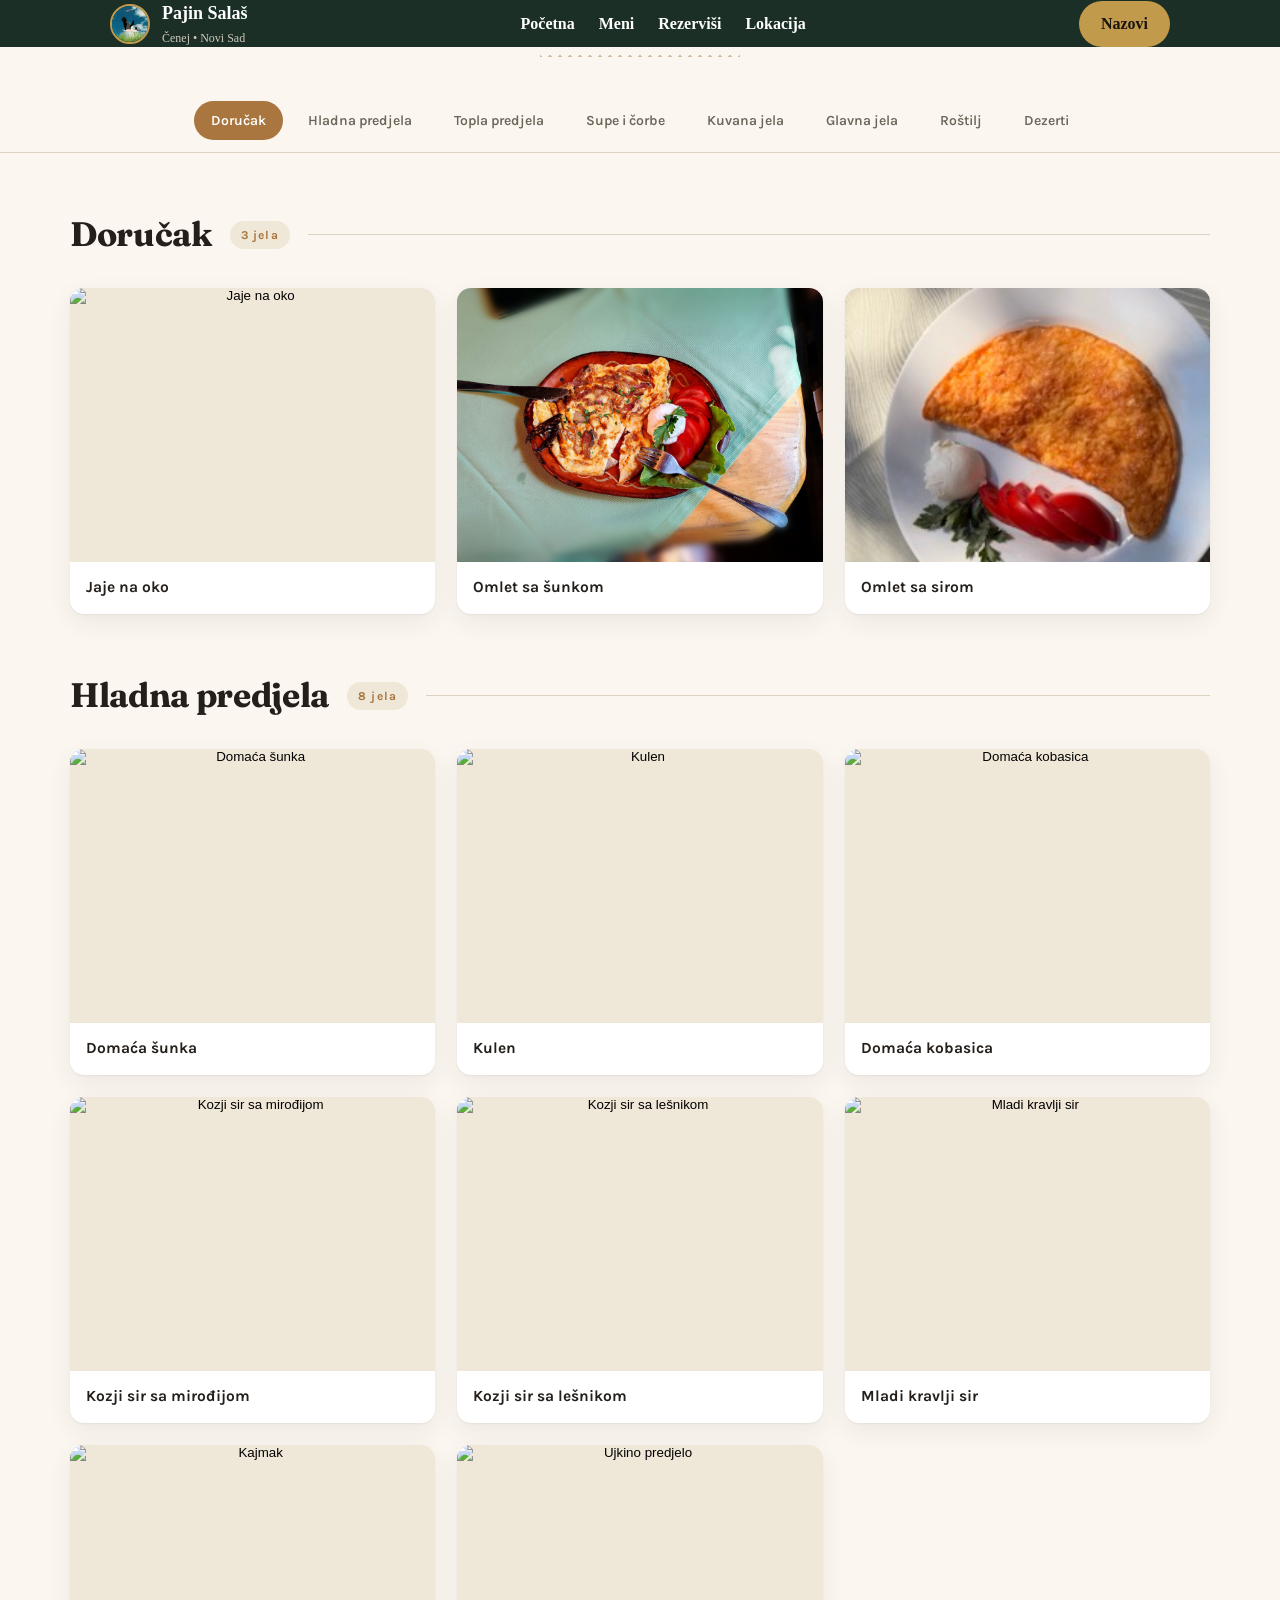
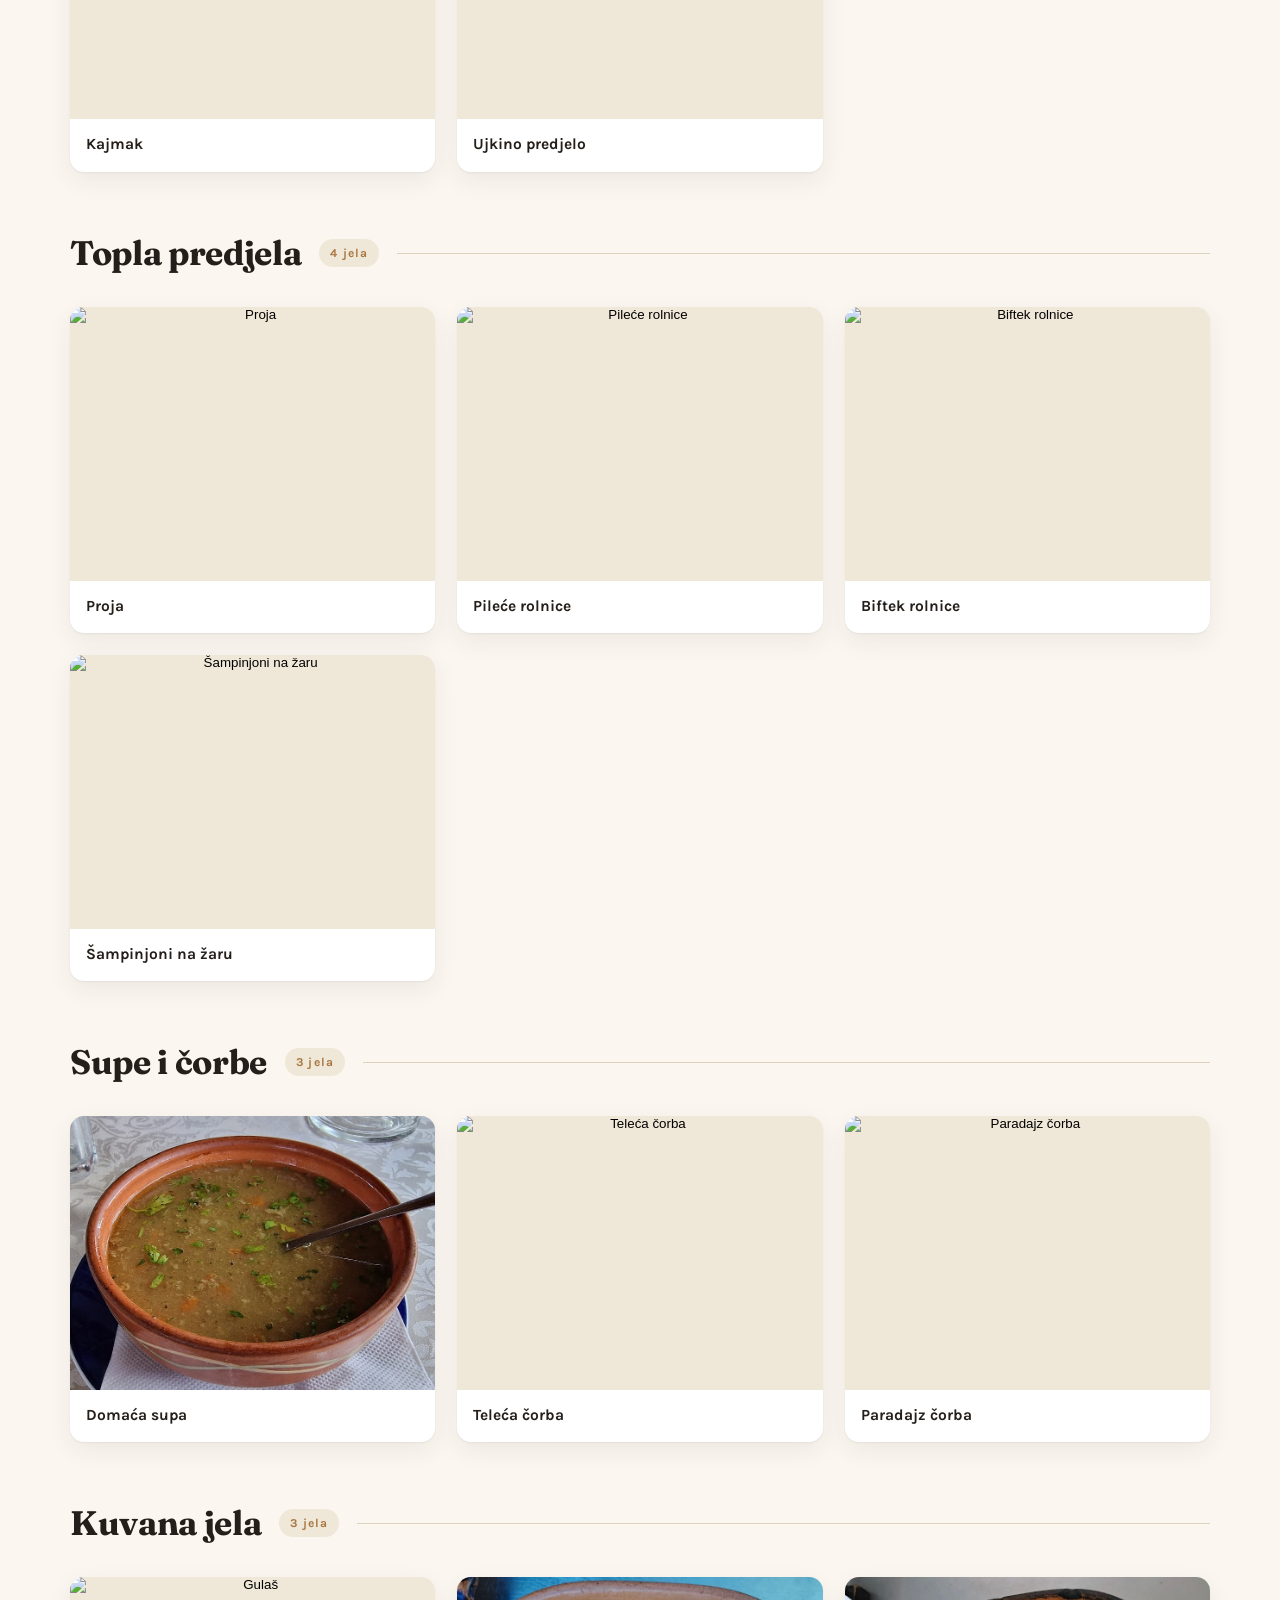
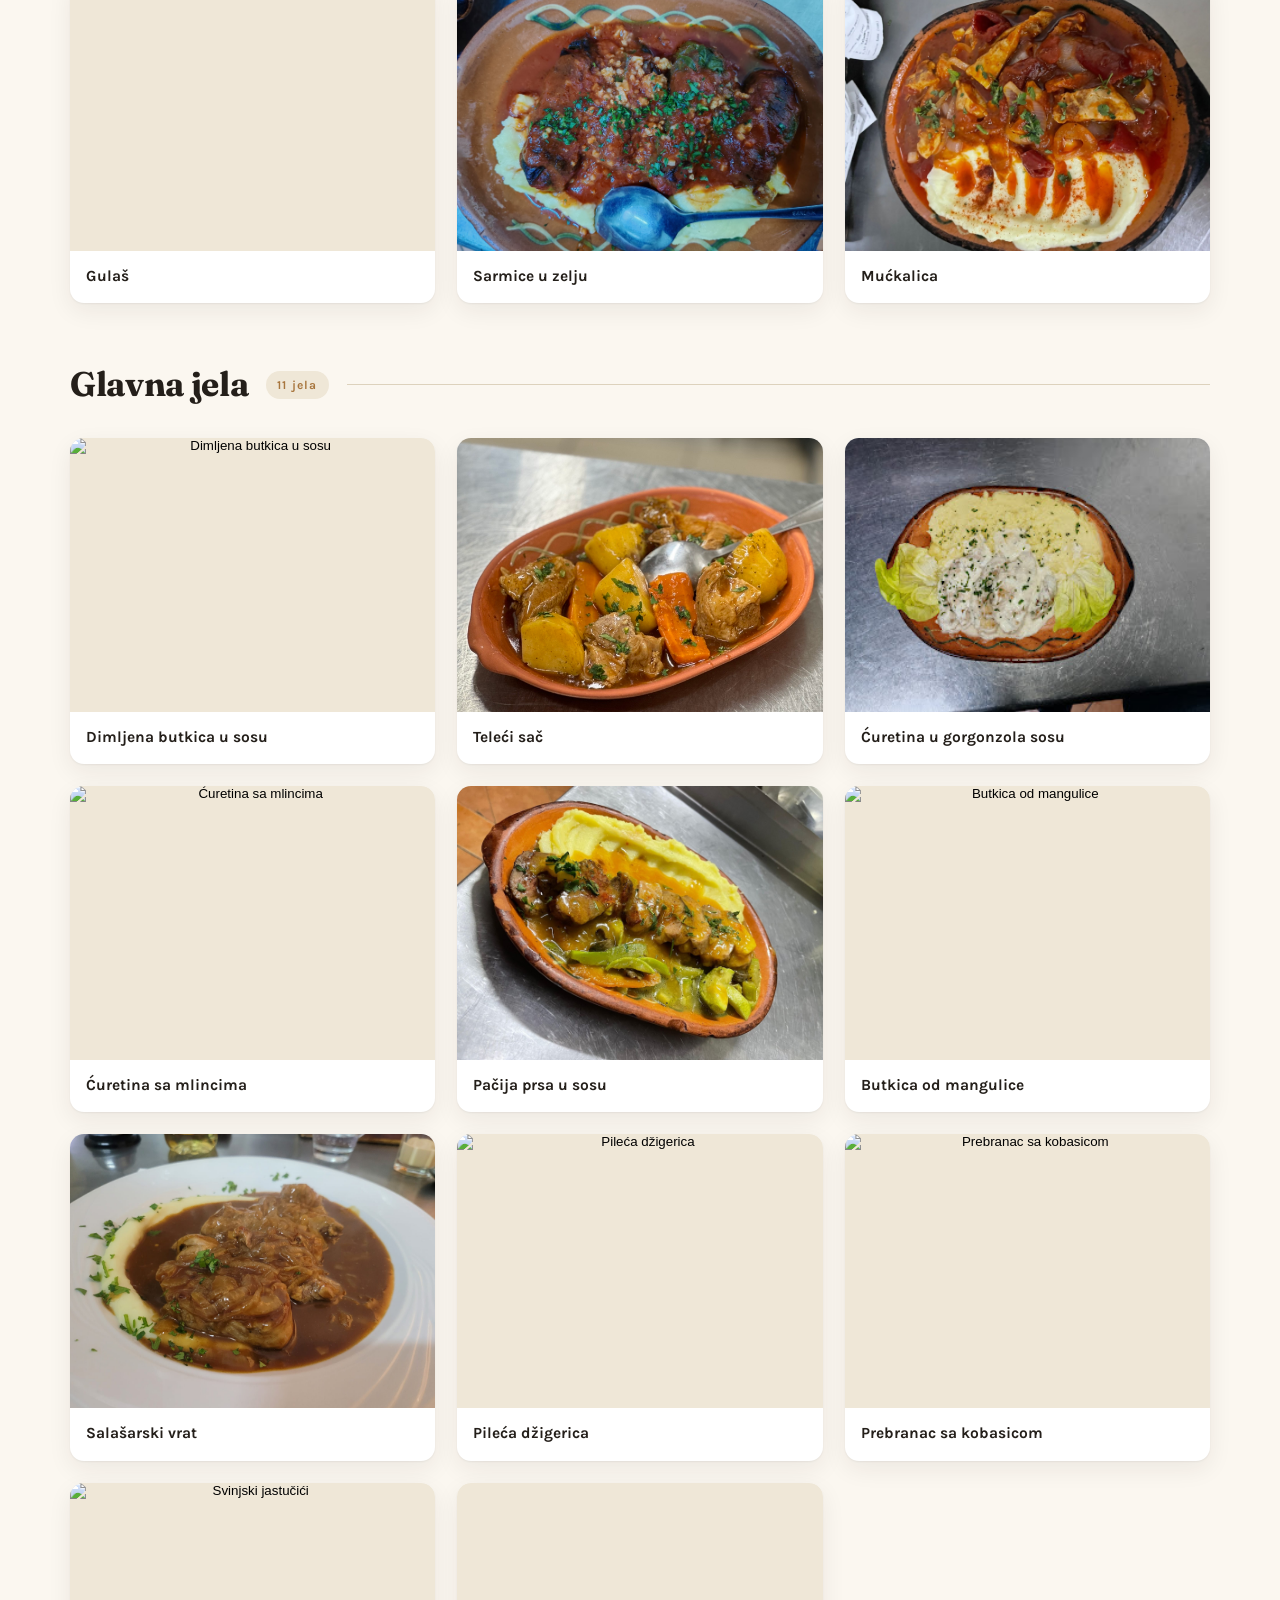
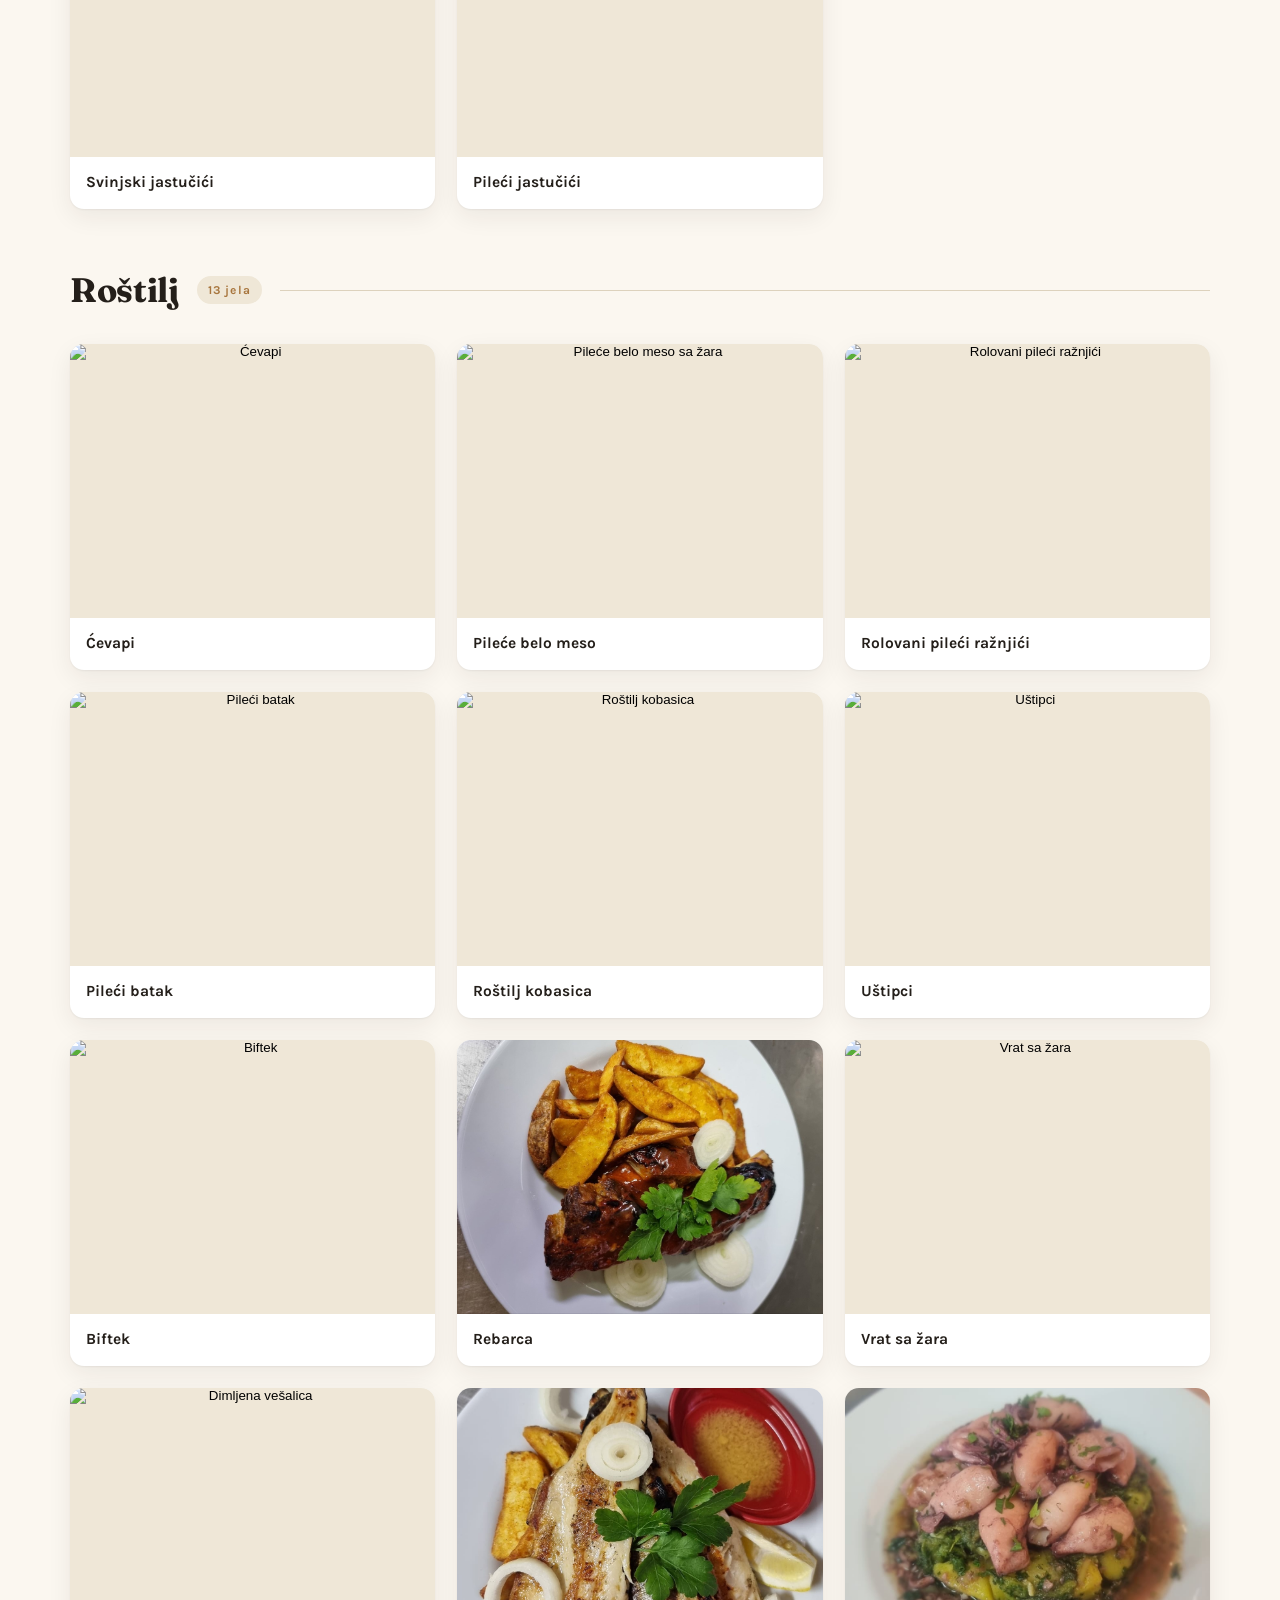
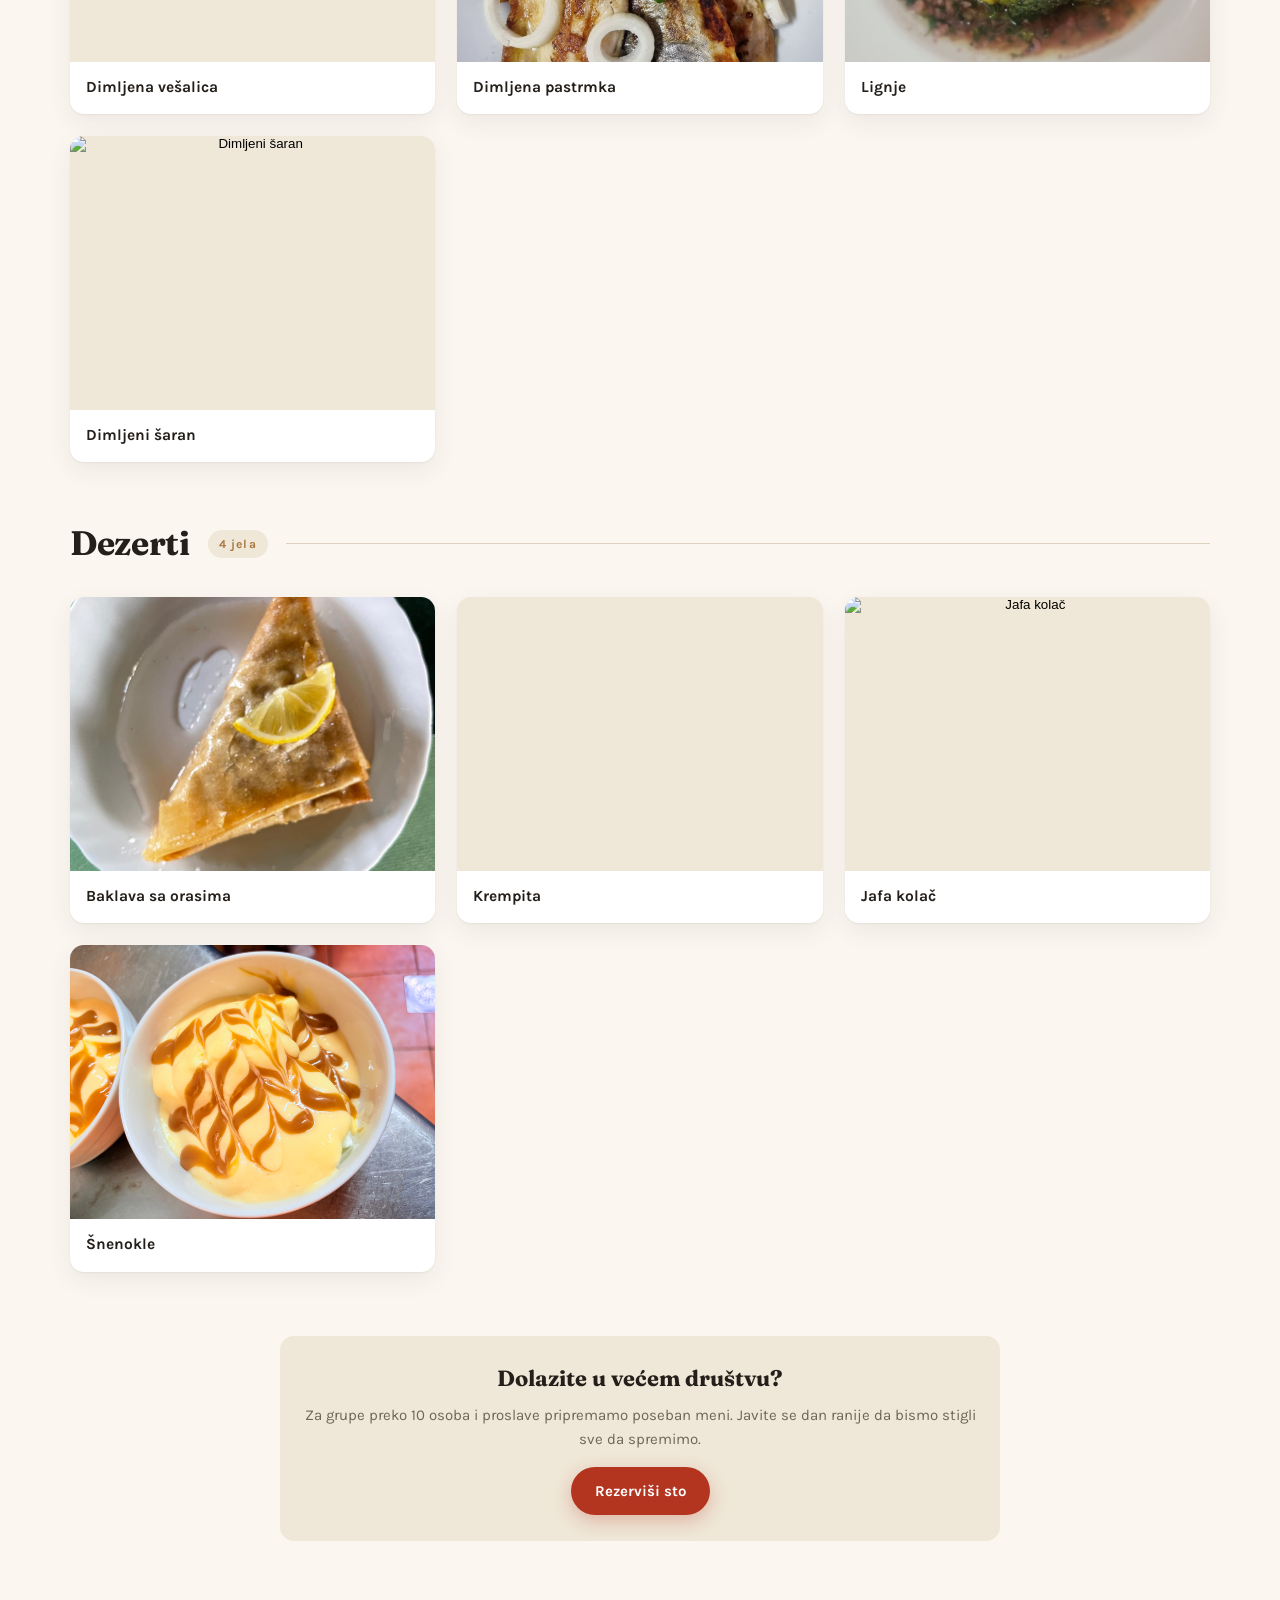
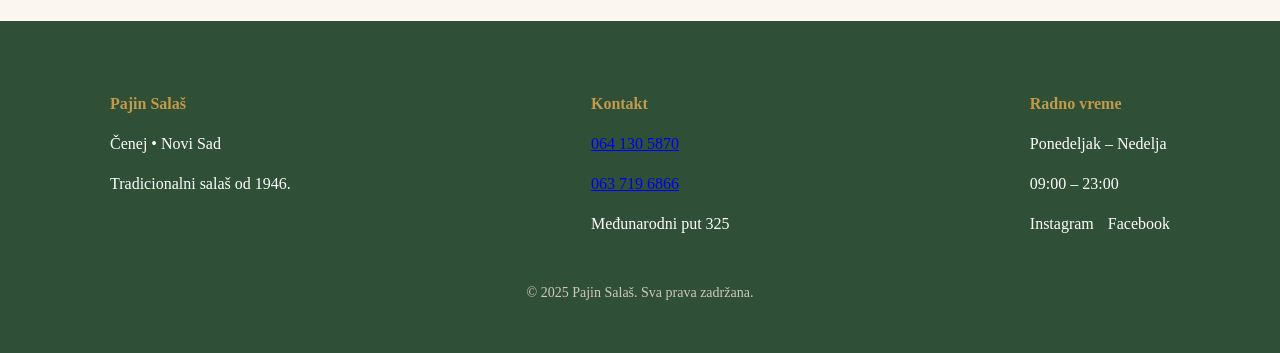
==== meni.html @ 9eca5128 "Add files via upload" ====
<!doctype html>
<html lang="sr">

<head>
  <meta charset="utf-8">
  <meta name="viewport" content="width=device-width, initial-scale=1">
  <title>Meni | Pajin Salaš — Čenej, Novi Sad</title>
  <meta name="description" content="Kompletan meni Pajinog Salaša na Čeneju kod Novog Sada: domaća predjela, čorbe, sač, roštilj i dezerti. Rezervacije na 064 130 5870.">

  <link rel="stylesheet" href="stylesheader.css">
  <link rel="stylesheet" href="styles.css">
  <link rel="icon" href="logo.png">

  <link rel="preconnect" href="https://fonts.googleapis.com">
  <link rel="preconnect" href="https://fonts.gstatic.com" crossorigin>
  <link href="https://fonts.googleapis.com/css2?family=Fraunces:opsz,wght@9..144,500;9..144,700&family=Karla:wght@400;600;700&display=swap" rel="stylesheet">

  <style>
    /* ============================================================
       PAJIN SALAŠ — MENI
       Paleta izvedena iz salaša: hartija, mastilo, žito, paprika.
       ============================================================ */
    .menu-page {
      --paper: #fbf7f0;
      --field: #efe7d7;
      --ink: #241f1a;
      --muted: #6e655a;
      --brand: #a8763e;
      --paprika: #b3341f;
      --line: #ddd2bd;
      --card: #ffffff;
      --shadow: 0 1px 2px rgba(36, 31, 26, .06), 0 8px 24px rgba(36, 31, 26, .07);
      --shadow-lift: 0 2px 4px rgba(36, 31, 26, .08), 0 18px 40px rgba(36, 31, 26, .14);
      --nav-h: 60px;

      background: var(--paper);
      color: var(--ink);
      font-family: 'Karla', system-ui, -apple-system, sans-serif;
      padding-bottom: 80px;
    }

    .menu-page *,
    .menu-page *::before,
    .menu-page *::after { box-sizing: border-box; }

    /* --- Uvod --------------------------------------------------- */
    .menu-hero {
      text-align: center;
      padding: 56px 20px 36px;
      max-width: 720px;
      margin: 0 auto;
    }

    .menu-hero__eyebrow {
      font-size: 12px;
      letter-spacing: .22em;
      text-transform: uppercase;
      color: var(--brand);
      font-weight: 700;
      margin: 0 0 14px;
    }

    .menu-hero__title {
      font-family: 'Fraunces', Georgia, serif;
      font-weight: 700;
      font-size: clamp(38px, 7vw, 62px);
      line-height: 1.02;
      letter-spacing: -.02em;
      margin: 0 0 16px;
    }

    .menu-hero__lead {
      font-size: 17px;
      line-height: 1.6;
      color: var(--muted);
      margin: 0 auto 26px;
      max-width: 52ch;
    }

    .menu-hero__actions {
      display: flex;
      gap: 12px;
      justify-content: center;
      flex-wrap: wrap;
    }

    .mbtn {
      display: inline-flex;
      align-items: center;
      gap: 8px;
      padding: 13px 24px;
      border-radius: 999px;
      font-weight: 700;
      font-size: 15px;
      text-decoration: none;
      transition: transform .18s ease, box-shadow .18s ease, background .18s ease;
    }

    .mbtn--solid {
      background: var(--paprika);
      color: #fff;
      box-shadow: 0 6px 18px rgba(179, 52, 31, .28);
    }

    .mbtn--solid:hover { transform: translateY(-2px); box-shadow: 0 10px 26px rgba(179, 52, 31, .34); }

    .mbtn--ghost {
      background: transparent;
      color: var(--ink);
      border: 1.5px solid var(--line);
    }

    .mbtn--ghost:hover { background: var(--field); transform: translateY(-2px); }

    /* --- Vez (signature) ---------------------------------------- */
    /* Vojvođanski krstić — tanka traka koja deli sekcije. */
    .stitch {
      height: 10px;
      background-image:
        linear-gradient(45deg, var(--brand) 1.5px, transparent 1.5px),
        linear-gradient(-45deg, var(--brand) 1.5px, transparent 1.5px);
      background-size: 10px 10px;
      opacity: .45;
      max-width: 200px;
      margin: 0 auto;
    }

    /* --- Sticky navigacija kategorija ---------------------------- */
    .menu-nav {
      position: sticky;
      top: 0;
      z-index: 40;
      background: rgba(251, 247, 240, .93);
      backdrop-filter: saturate(160%) blur(10px);
      border-bottom: 1px solid var(--line);
      margin-top: 32px;
    }

    .menu-nav__scroller {
      display: flex;
      gap: 8px;
      overflow-x: auto;
      padding: 12px 20px;
      scrollbar-width: none;
      max-width: 1180px;
      margin: 0 auto;
    }

    .menu-nav__scroller::-webkit-scrollbar { display: none; }
    @media (min-width: 1000px) { .menu-nav__scroller { justify-content: center; } }

    .menu-nav a {
      flex: 0 0 auto;
      padding: 8px 16px;
      border-radius: 999px;
      font-size: 14px;
      font-weight: 600;
      color: var(--muted);
      text-decoration: none;
      white-space: nowrap;
      border: 1px solid transparent;
      transition: all .16s ease;
    }

    .menu-nav a:hover { color: var(--ink); background: var(--field); }
    .menu-nav a.is-active { color: #fff; background: var(--brand); }

    /* --- Sekcije ------------------------------------------------- */
    .menu-wrap {
      max-width: 1180px;
      margin: 0 auto;
      padding: 0 20px;
    }

    .course { scroll-margin-top: calc(var(--nav-h) + 12px); padding-top: 56px; }

    .course__head {
      display: flex;
      align-items: center;
      gap: 18px;
      margin-bottom: 28px;
    }

    .course__head::after {
      content: "";
      flex: 1;
      height: 1px;
      background: var(--line);
    }

    .course__title {
      font-family: 'Fraunces', Georgia, serif;
      font-weight: 700;
      font-size: clamp(24px, 3.6vw, 34px);
      letter-spacing: -.01em;
      margin: 0;
    }

    .course__count {
      font-size: 12px;
      font-weight: 700;
      letter-spacing: .1em;
      color: var(--brand);
      background: var(--field);
      padding: 5px 11px;
      border-radius: 999px;
    }

    /* --- Grid + kartice ------------------------------------------ */
    .dishes {
      display: grid;
      grid-template-columns: repeat(3, 1fr);
      gap: 22px;
    }

    .dish {
      background: var(--card);
      border-radius: 14px;
      overflow: hidden;
      box-shadow: var(--shadow);
      transition: transform .22s ease, box-shadow .22s ease;
      display: flex;
      flex-direction: column;
    }

    .dish:hover { transform: translateY(-4px); box-shadow: var(--shadow-lift); }

    .dish__media {
      position: relative;
      aspect-ratio: 4 / 3;
      background: var(--field);
      overflow: hidden;
      cursor: zoom-in;
      border: 0;
      padding: 0;
      width: 100%;
      display: block;
    }

    .dish__media img {
      width: 100%;
      height: 100%;
      object-fit: cover;          /* apetitnije od "contain" — bez praznih ivica */
      display: block;
      transition: transform .5s cubic-bezier(.2, .7, .3, 1);
    }

    .dish:hover .dish__media img { transform: scale(1.045); }

    .dish__body {
      padding: 15px 16px 17px;
      display: flex;
      align-items: baseline;
      gap: 8px;
    }

    .dish__name {
      font-size: 15.5px;
      font-weight: 700;
      margin: 0;
      line-height: 1.3;
    }

    /* Tačkasti vodič kao u štampanom meniju */
    .dish__leader {
      flex: 1;
      border-bottom: 1.5px dotted var(--line);
      transform: translateY(-4px);
      min-width: 12px;
    }

    .dish__price {
      font-size: 15px;
      font-weight: 700;
      color: var(--brand);
      white-space: nowrap;
    }

    .dish__price:empty { display: none; }
    .dish__price:empty ~ .dish__leader,
    .dish__body:has(.dish__price:empty) .dish__leader { display: none; }

    /* --- Napomena ------------------------------------------------ */
    .menu-note {
      margin: 64px auto 0;
      max-width: 720px;
      text-align: center;
      background: var(--field);
      border-radius: 14px;
      padding: 26px 24px;
    }

    .menu-note h3 {
      font-family: 'Fraunces', Georgia, serif;
      font-size: 22px;
      margin: 0 0 8px;
    }

    .menu-note p { margin: 0 0 16px; color: var(--muted); line-height: 1.6; font-size: 15px; }

    /* --- Mobilna CTA traka --------------------------------------- */
    .menu-cta-bar {
      position: fixed;
      left: 0; right: 0; bottom: 0;
      z-index: 60;
      display: none;
      gap: 10px;
      padding: 10px 14px calc(10px + env(safe-area-inset-bottom));
      background: rgba(251, 247, 240, .96);
      backdrop-filter: blur(10px);
      border-top: 1px solid var(--line);
    }

    .menu-cta-bar .mbtn { flex: 1; justify-content: center; padding: 13px 12px; }

    /* --- Lightbox ------------------------------------------------ */
    .lightbox {
      position: fixed;
      inset: 0;
      z-index: 100;
      background: rgba(20, 16, 12, .9);
      display: none;
      align-items: center;
      justify-content: center;
      padding: 24px;
      cursor: zoom-out;
    }

    .lightbox.is-open { display: flex; }

    .lightbox img {
      max-width: min(1000px, 94vw);
      max-height: 82vh;
      border-radius: 10px;
      object-fit: contain;
    }

    .lightbox__caption {
      position: absolute;
      bottom: 26px;
      left: 0; right: 0;
      text-align: center;
      color: #fff;
      font-weight: 600;
      font-size: 16px;
    }

    /* --- Pristupačnost / responsive ------------------------------ */
    .menu-page a:focus-visible,
    .menu-page button:focus-visible {
      outline: 3px solid var(--paprika);
      outline-offset: 3px;
      border-radius: 6px;
    }

    @media (max-width: 900px) {
      .dishes { grid-template-columns: repeat(2, 1fr); gap: 16px; }
      .menu-hero { padding: 40px 20px 28px; }
      .course { padding-top: 44px; }
    }

    @media (max-width: 560px) {
      .dishes { grid-template-columns: repeat(2, 1fr); gap: 12px; }
      .dish__body { padding: 12px 12px 14px; flex-wrap: wrap; }
      .dish__name { font-size: 14px; }
      .dish__leader { display: none; }
      .menu-cta-bar { display: flex; }
      .menu-page { padding-bottom: 96px; }
      .menu-hero__actions { display: none; }
    }

    @media (prefers-reduced-motion: reduce) {
      .menu-page *, .menu-page *::before, .menu-page *::after {
        transition: none !important;
        animation: none !important;
      }
    }
  </style>
</head>

<body>

  <header class="header">
    <div class="container header__wrapper">

      <div class="logo">
        <img src="logo.jpg" alt="Pajin Salaš logo" class="logo__img" loading="eager" decoding="async" width="120" height="120">
        <div class="logo__text">
          <div class="logo__title">Pajin Salaš</div>
          <div class="logo__subtitle">Čenej • Novi Sad</div>
        </div>
      </div>

      <nav class="nav">
        <a href="index.html">Početna</a>
        <a href="meni.html" aria-current="page">Meni</a>
        <a href="rezervacije.html">Rezerviši</a>
        <a href="index.html#lokacija">Lokacija</a>
      </nav>

      <a class="btn-reserve" href="tel:+381641305870">Nazovi</a>

    </div>
  </header>

  <main class="menu-page">

    
    <div class="stitch"></div>

    <nav class="menu-nav" aria-label="Kategorije menija">
      <div class="menu-nav__scroller">
        <a href="#dorucak">Doručak</a>
        <a href="#hladna-predjela">Hladna predjela</a>
        <a href="#topla-predjela">Topla predjela</a>
        <a href="#supe">Supe i čorbe</a>
        <a href="#kuvana-jela">Kuvana jela</a>
        <a href="#glavna-jela">Glavna jela</a>
        <a href="#rostilj">Roštilj</a>
        <a href="#dezerti">Dezerti</a>
      </div>
    </nav>

    <div class="menu-wrap">

      <!-- ================= DORUČAK ================= -->
      <section class="course" id="dorucak">
        <div class="course__head">
          <h2 class="course__title">Doručak</h2>
          <span class="course__count">3 jela</span>
        </div>
        <div class="dishes">

          <article class="dish">
            <button class="dish__media" type="button" data-name="Jaje na oko">
              <img src="" alt="Jaje na oko" loading="lazy" decoding="async" width="800" height="600">
            </button>
            <div class="dish__body">
              <h3 class="dish__name">Jaje na oko</h3>
              <span class="dish__leader"></span>
              <!-- Cenu upiši ovde, npr: <span class="dish__price">320 din</span> -->
              <span class="dish__price"></span>
            </div>
          </article>

          <article class="dish">
            <button class="dish__media" type="button" data-name="Omlet sa šunkom">
              <img src="omletsunkasir.jpg" alt="Omlet sa šunkom" loading="lazy" decoding="async" width="800" height="600">
            </button>
            <div class="dish__body">
              <h3 class="dish__name">Omlet sa šunkom</h3>
              <span class="dish__leader"></span>
              <span class="dish__price"></span>
            </div>
          </article>

          <article class="dish">
            <button class="dish__media" type="button" data-name="Omlet sa sirom">
              <img src="omletsir.jpeg" alt="Omlet sa sirom" loading="lazy" decoding="async" width="800" height="600">
            </button>
            <div class="dish__body">
              <h3 class="dish__name">Omlet sa sirom</h3>
              <span class="dish__leader"></span>
              <span class="dish__price"></span>
            </div>
          </article>

        </div>
      </section>

      <!-- ================= HLADNA PREDJELA ================= -->
      <section class="course" id="hladna-predjela">
        <div class="course__head">
          <h2 class="course__title">Hladna predjela</h2>
          <span class="course__count">8 jela</span>
        </div>
        <div class="dishes">

          <article class="dish">
            <button class="dish__media" type="button" data-name="Domaća šunka">
              <img src="hrana/domaca-sunka.jpg" alt="Domaća šunka" loading="lazy" decoding="async" width="800" height="600">
            </button>
            <div class="dish__body">
              <h3 class="dish__name">Domaća šunka</h3>
              <span class="dish__leader"></span><span class="dish__price"></span>
            </div>
          </article>

          <article class="dish">
            <button class="dish__media" type="button" data-name="Kulen">
              <img src="hrana/kulen.jpg" alt="Kulen" loading="lazy" decoding="async" width="800" height="600">
            </button>
            <div class="dish__body">
              <h3 class="dish__name">Kulen</h3>
              <span class="dish__leader"></span><span class="dish__price"></span>
            </div>
          </article>

          <article class="dish">
            <button class="dish__media" type="button" data-name="Domaća kobasica">
              <img src="hrana/domaca-kobasica.jpg" alt="Domaća kobasica" loading="lazy" decoding="async" width="800" height="600">
            </button>
            <div class="dish__body">
              <h3 class="dish__name">Domaća kobasica</h3>
              <span class="dish__leader"></span><span class="dish__price"></span>
            </div>
          </article>

          <article class="dish">
            <button class="dish__media" type="button" data-name="Kozji sir sa mirođijom">
              <img src="kozijisirsamirodjijom.jpeg" alt="Kozji sir sa mirođijom" loading="lazy" decoding="async" width="800" height="600">
            </button>
            <div class="dish__body">
              <h3 class="dish__name">Kozji sir sa mirođijom</h3>
              <span class="dish__leader"></span><span class="dish__price"></span>
            </div>
          </article>

          <article class="dish">
            <button class="dish__media" type="button" data-name="Kozji sir sa lešnikom">
              <img src="hrana/kozji-sir-sa-lesnikom.jpg" alt="Kozji sir sa lešnikom" loading="lazy" decoding="async" width="800" height="600">
            </button>
            <div class="dish__body">
              <h3 class="dish__name">Kozji sir sa lešnikom</h3>
              <span class="dish__leader"></span><span class="dish__price"></span>
            </div>
          </article>

          <article class="dish">
            <button class="dish__media" type="button" data-name="Mladi kravlji sir">
              <img src="hrana/mladi-kravlji-sir.jpg" alt="Mladi kravlji sir" loading="lazy" decoding="async" width="800" height="600">
            </button>
            <div class="dish__body">
              <h3 class="dish__name">Mladi kravlji sir</h3>
              <span class="dish__leader"></span><span class="dish__price"></span>
            </div>
          </article>

          <article class="dish">
            <button class="dish__media" type="button" data-name="Kajmak">
              <img src="hrana/kajmak.jpg" alt="Kajmak" loading="lazy" decoding="async" width="800" height="600">
            </button>
            <div class="dish__body">
              <h3 class="dish__name">Kajmak</h3>
              <span class="dish__leader"></span><span class="dish__price"></span>
            </div>
          </article>

          <article class="dish">
            <button class="dish__media" type="button" data-name="Ujkino predjelo">
              <img src="ujkinopredjelo.jpeg" alt="Ujkino predjelo" loading="lazy" decoding="async" width="800" height="600">
            </button>
            <div class="dish__body">
              <h3 class="dish__name">Ujkino predjelo</h3>
              <span class="dish__leader"></span><span class="dish__price"></span>
            </div>
          </article>

        </div>
      </section>

      <!-- ================= TOPLA PREDJELA ================= -->
      <section class="course" id="topla-predjela">
        <div class="course__head">
          <h2 class="course__title">Topla predjela</h2>
          <span class="course__count">4 jela</span>
        </div>
        <div class="dishes">

          <article class="dish">
            <button class="dish__media" type="button" data-name="Proja">
              <img src="proja.jpeg" alt="Proja" loading="lazy" decoding="async" width="800" height="600">
            </button>
            <div class="dish__body">
              <h3 class="dish__name">Proja</h3>
              <span class="dish__leader"></span><span class="dish__price"></span>
            </div>
          </article>

          <article class="dish">
            <button class="dish__media" type="button" data-name="Pileće rolnice">
              <img src="hrana/pilece-rolnice.jpg" alt="Pileće rolnice" loading="lazy" decoding="async" width="800" height="600">
            </button>
            <div class="dish__body">
              <h3 class="dish__name">Pileće rolnice</h3>
              <span class="dish__leader"></span><span class="dish__price"></span>
            </div>
          </article>

          <article class="dish">
            <button class="dish__media" type="button" data-name="Biftek rolnice">
              <img src="hrana/biftek-rolnice.jpg" alt="Biftek rolnice" loading="lazy" decoding="async" width="800" height="600">
            </button>
            <div class="dish__body">
              <h3 class="dish__name">Biftek rolnice</h3>
              <span class="dish__leader"></span><span class="dish__price"></span>
            </div>
          </article>

          <article class="dish">
            <button class="dish__media" type="button" data-name="Šampinjoni na žaru">
              <img src="hrana/sampinjoni-na-zaru.jpg" alt="Šampinjoni na žaru" loading="lazy" decoding="async" width="800" height="600">
            </button>
            <div class="dish__body">
              <h3 class="dish__name">Šampinjoni na žaru</h3>
              <span class="dish__leader"></span><span class="dish__price"></span>
            </div>
          </article>

        </div>
      </section>

      <!-- ================= SUPE I ČORBE ================= -->
      <section class="course" id="supe">
        <div class="course__head">
          <h2 class="course__title">Supe i čorbe</h2>
          <span class="course__count">3 jela</span>
        </div>
        <div class="dishes">

          <article class="dish">
            <button class="dish__media" type="button" data-name="Domaća supa">
              <img src="domacasupa.jpg" alt="Domaća supa" loading="lazy" decoding="async" width="800" height="600">
            </button>
            <div class="dish__body">
              <h3 class="dish__name">Domaća supa</h3>
              <span class="dish__leader"></span><span class="dish__price"></span>
            </div>
          </article>

          <article class="dish">
            <button class="dish__media" type="button" data-name="Teleća čorba">
              <img src="telece.jpeg" alt="Teleća čorba" loading="lazy" decoding="async" width="800" height="600">
            </button>
            <div class="dish__body">
              <h3 class="dish__name">Teleća čorba</h3>
              <span class="dish__leader"></span><span class="dish__price"></span>
            </div>
          </article>

          <article class="dish">
            <button class="dish__media" type="button" data-name="Paradajz čorba">
              <img src="paradajzcorba.jpg" alt="Paradajz čorba" loading="lazy" decoding="async" width="800" height="600">
            </button>
            <div class="dish__body">
              <h3 class="dish__name">Paradajz čorba</h3>
              <span class="dish__leader"></span><span class="dish__price"></span>
            </div>
          </article>

        </div>
      </section>

      <!-- ================= KUVANA JELA ================= -->
      <section class="course" id="kuvana-jela">
        <div class="course__head">
          <h2 class="course__title">Kuvana jela</h2>
          <span class="course__count">3 jela</span>
        </div>
        <div class="dishes">

          <article class="dish">
            <button class="dish__media" type="button" data-name="Gulaš">
              <img src="gulas.jpeg" alt="Gulaš" loading="lazy" decoding="async" width="800" height="600">
            </button>
            <div class="dish__body">
              <h3 class="dish__name">Gulaš</h3>
              <span class="dish__leader"></span><span class="dish__price"></span>
            </div>
          </article>

          <article class="dish">
            <button class="dish__media" type="button" data-name="Sarmice u zelju">
              <img src="sarmice.jpeg" alt="Sarmice u zelju" loading="lazy" decoding="async" width="800" height="600">
            </button>
            <div class="dish__body">
              <h3 class="dish__name">Sarmice u zelju</h3>
              <span class="dish__leader"></span><span class="dish__price"></span>
            </div>
          </article>

          <article class="dish">
            <button class="dish__media" type="button" data-name="Mućkalica">
              <img src="milnic.jpeg" alt="Mućkalica" loading="lazy" decoding="async" width="800" height="600">
            </button>
            <div class="dish__body">
              <h3 class="dish__name">Mućkalica</h3>
              <span class="dish__leader"></span><span class="dish__price"></span>
            </div>
          </article>

        </div>
      </section>

      <!-- ================= GLAVNA JELA ================= -->
      <section class="course" id="glavna-jela">
        <div class="course__head">
          <h2 class="course__title">Glavna jela</h2>
          <span class="course__count">11 jela</span>
        </div>
        <div class="dishes">

          <article class="dish">
            <button class="dish__media" type="button" data-name="Dimljena butkica u sosu">
              <img src="butkica1.jpeg" alt="Dimljena butkica u sosu" loading="lazy" decoding="async" width="800" height="600">
            </button>
            <div class="dish__body">
              <h3 class="dish__name">Dimljena butkica u sosu</h3>
              <span class="dish__leader"></span><span class="dish__price"></span>
            </div>
          </article>

          <article class="dish">
            <button class="dish__media" type="button" data-name="Teleći sač">
              <img src="telecisac.jpeg" alt="Teleći sač" loading="lazy" decoding="async" width="800" height="600">
            </button>
            <div class="dish__body">
              <h3 class="dish__name">Teleći sač</h3>
              <span class="dish__leader"></span><span class="dish__price"></span>
            </div>
          </article>

          <article class="dish">
            <button class="dish__media" type="button" data-name="Ćuretina u gorgonzola sosu">
              <img src="gornoznola.jpg" alt="Ćuretina u gorgonzola sosu" loading="lazy" decoding="async" width="800" height="600">
            </button>
            <div class="dish__body">
              <h3 class="dish__name">Ćuretina u gorgonzola sosu</h3>
              <span class="dish__leader"></span><span class="dish__price"></span>
            </div>
          </article>

          <article class="dish">
            <button class="dish__media" type="button" data-name="Ćuretina sa mlincima">
              <img src="curetinaumlincima.jpeg" alt="Ćuretina sa mlincima" loading="lazy" decoding="async" width="800" height="600">
            </button>
            <div class="dish__body">
              <h3 class="dish__name">Ćuretina sa mlincima</h3>
              <span class="dish__leader"></span><span class="dish__price"></span>
            </div>
          </article>

          <article class="dish">
            <button class="dish__media" type="button" data-name="Pačija prsa u sosu">
              <img src="pacetina.jpeg" alt="Pačija prsa u sosu" loading="lazy" decoding="async" width="800" height="600">
            </button>
            <div class="dish__body">
              <h3 class="dish__name">Pačija prsa u sosu</h3>
              <span class="dish__leader"></span><span class="dish__price"></span>
            </div>
          </article>

          <article class="dish">
            <button class="dish__media" type="button" data-name="Butkica od mangulice">
              <img src="hrana/butkica-od-mangulice.jpg" alt="Butkica od mangulice" loading="lazy" decoding="async" width="800" height="600">
            </button>
            <div class="dish__body">
              <h3 class="dish__name">Butkica od mangulice</h3>
              <span class="dish__leader"></span><span class="dish__price"></span>
            </div>
          </article>

          <article class="dish">
            <button class="dish__media" type="button" data-name="Salašarski vrat">
              <img src="salarskivrat.jpg" alt="Salašarski vrat" loading="lazy" decoding="async" width="800" height="600">
            </button>
            <div class="dish__body">
              <h3 class="dish__name">Salašarski vrat</h3>
              <span class="dish__leader"></span><span class="dish__price"></span>
            </div>
          </article>

          <article class="dish">
            <button class="dish__media" type="button" data-name="Pileća džigerica">
              <img src="dzigerica.jpeg" alt="Pileća džigerica" loading="lazy" decoding="async" width="800" height="600">
            </button>
            <div class="dish__body">
              <h3 class="dish__name">Pileća džigerica</h3>
              <span class="dish__leader"></span><span class="dish__price"></span>
            </div>
          </article>

          <article class="dish">
            <button class="dish__media" type="button" data-name="Prebranac sa kobasicom">
              <img src="hrana/prebranac-sa-kobasicom.jpg" alt="Prebranac sa kobasicom" loading="lazy" decoding="async" width="800" height="600">
            </button>
            <div class="dish__body">
              <h3 class="dish__name">Prebranac sa kobasicom</h3>
              <span class="dish__leader"></span><span class="dish__price"></span>
            </div>
          </article>

          <article class="dish">
            <button class="dish__media" type="button" data-name="Svinjski jastučići">
              <img src="svinjski.jpeg" alt="Svinjski jastučići" loading="lazy" decoding="async" width="800" height="600">
            </button>
            <div class="dish__body">
              <h3 class="dish__name">Svinjski jastučići</h3>
              <span class="dish__leader"></span><span class="dish__price"></span>
            </div>
          </article>

          <article class="dish">
            <button class="dish__media" type="button" data-name="Pileći jastučići">
              <img src="pilecijastuci.jpg" alt="Pileći jastučići" loading="lazy" decoding="async" width="800" height="600">
            </button>
            <div class="dish__body">
              <h3 class="dish__name">Pileći jastučići</h3>
              <span class="dish__leader"></span><span class="dish__price"></span>
            </div>
          </article>

        </div>
      </section>

      <!-- ================= ROŠTILJ ================= -->
      <section class="course" id="rostilj">
        <div class="course__head">
          <h2 class="course__title">Roštilj</h2>
          <span class="course__count">13 jela</span>
        </div>
        <div class="dishes">

          <article class="dish">
            <button class="dish__media" type="button" data-name="Ćevapi">
              <img src="cevap.jpeg" alt="Ćevapi" loading="lazy" decoding="async" width="800" height="600">
            </button>
            <div class="dish__body">
              <h3 class="dish__name">Ćevapi</h3>
              <span class="dish__leader"></span><span class="dish__price"></span>
            </div>
          </article>

          <article class="dish">
            <button class="dish__media" type="button" data-name="Pileće belo meso">
              <img src="piletina.JPG" alt="Pileće belo meso sa žara" loading="lazy" decoding="async" width="800" height="600">
            </button>
            <div class="dish__body">
              <h3 class="dish__name">Pileće belo meso</h3>
              <span class="dish__leader"></span><span class="dish__price"></span>
            </div>
          </article>

          <article class="dish">
            <button class="dish__media" type="button" data-name="Rolovani pileći ražnjići">
              <img src="hrana/rolovani-pileci-raznjici.jpg" alt="Rolovani pileći ražnjići" loading="lazy" decoding="async" width="800" height="600">
            </button>
            <div class="dish__body">
              <h3 class="dish__name">Rolovani pileći ražnjići</h3>
              <span class="dish__leader"></span><span class="dish__price"></span>
            </div>
          </article>

          <article class="dish">
            <button class="dish__media" type="button" data-name="Pileći batak">
              <img src="hrana/pileci-batak.jpg" alt="Pileći batak" loading="lazy" decoding="async" width="800" height="600">
            </button>
            <div class="dish__body">
              <h3 class="dish__name">Pileći batak</h3>
              <span class="dish__leader"></span><span class="dish__price"></span>
            </div>
          </article>

          <article class="dish">
            <button class="dish__media" type="button" data-name="Roštilj kobasica">
              <img src="hrana/rostilj-kobasica.jpg" alt="Roštilj kobasica" loading="lazy" decoding="async" width="800" height="600">
            </button>
            <div class="dish__body">
              <h3 class="dish__name">Roštilj kobasica</h3>
              <span class="dish__leader"></span><span class="dish__price"></span>
            </div>
          </article>

          <article class="dish">
            <button class="dish__media" type="button" data-name="Uštipci">
              <img src="ustipci.jpeg" alt="Uštipci" loading="lazy" decoding="async" width="800" height="600">
            </button>
            <div class="dish__body">
              <h3 class="dish__name">Uštipci</h3>
              <span class="dish__leader"></span><span class="dish__price"></span>
            </div>
          </article>

          <article class="dish">
            <button class="dish__media" type="button" data-name="Biftek">
              <img src="biftek.jpeg" alt="Biftek" loading="lazy" decoding="async" width="800" height="600">
            </button>
            <div class="dish__body">
              <h3 class="dish__name">Biftek</h3>
              <span class="dish__leader"></span><span class="dish__price"></span>
            </div>
          </article>

          <article class="dish">
            <button class="dish__media" type="button" data-name="Rebarca">
              <img src="rebarca.jpeg" alt="Rebarca" loading="lazy" decoding="async" width="800" height="600">
            </button>
            <div class="dish__body">
              <h3 class="dish__name">Rebarca</h3>
              <span class="dish__leader"></span><span class="dish__price"></span>
            </div>
          </article>

          <article class="dish">
            <button class="dish__media" type="button" data-name="Vrat sa žara">
              <img src="vrat.jpg" alt="Vrat sa žara" loading="lazy" decoding="async" width="800" height="600">
            </button>
            <div class="dish__body">
              <h3 class="dish__name">Vrat sa žara</h3>
              <span class="dish__leader"></span><span class="dish__price"></span>
            </div>
          </article>

          <article class="dish">
            <button class="dish__media" type="button" data-name="Dimljena vešalica">
              <img src="hrana/dimljena-vesalica.jpg" alt="Dimljena vešalica" loading="lazy" decoding="async" width="800" height="600">
            </button>
            <div class="dish__body">
              <h3 class="dish__name">Dimljena vešalica</h3>
              <span class="dish__leader"></span><span class="dish__price"></span>
            </div>
          </article>

          <article class="dish">
            <button class="dish__media" type="button" data-name="Dimljena pastrmka">
              <img src="pastrmka.jpeg" alt="Dimljena pastrmka" loading="lazy" decoding="async" width="800" height="600">
            </button>
            <div class="dish__body">
              <h3 class="dish__name">Dimljena pastrmka</h3>
              <span class="dish__leader"></span><span class="dish__price"></span>
            </div>
          </article>

          <article class="dish">
            <button class="dish__media" type="button" data-name="Lignje">
              <img src="lignje.jpeg" alt="Lignje" loading="lazy" decoding="async" width="800" height="600">
            </button>
            <div class="dish__body">
              <h3 class="dish__name">Lignje</h3>
              <span class="dish__leader"></span><span class="dish__price"></span>
            </div>
          </article>

          <article class="dish">
            <button class="dish__media" type="button" data-name="Dimljeni šaran">
              <img src="dimljenisaran.jpeg" alt="Dimljeni šaran" loading="lazy" decoding="async" width="800" height="600">
            </button>
            <div class="dish__body">
              <h3 class="dish__name">Dimljeni šaran</h3>
              <span class="dish__leader"></span><span class="dish__price"></span>
            </div>
          </article>

        </div>
      </section>

      <!-- ================= DEZERTI ================= -->
      <section class="course" id="dezerti">
        <div class="course__head">
          <h2 class="course__title">Dezerti</h2>
          <span class="course__count">4 jela</span>
        </div>
        <div class="dishes">

          <article class="dish">
            <button class="dish__media" type="button" data-name="Baklava sa orasima">
              <img src="baklava.jpg" alt="Baklava sa orasima" loading="lazy" decoding="async" width="800" height="600">
            </button>
            <div class="dish__body">
              <h3 class="dish__name">Baklava sa orasima</h3>
              <span class="dish__leader"></span><span class="dish__price"></span>
            </div>
          </article>

          <article class="dish">
            <button class="dish__media" type="button" data-name="Krempita">
              <img src="krempita.jpg" alt="Krempita" loading="lazy" decoding="async" width="800" height="600">
            </button>
            <div class="dish__body">
              <h3 class="dish__name">Krempita</h3>
              <span class="dish__leader"></span><span class="dish__price"></span>
            </div>
          </article>

          <article class="dish">
            <button class="dish__media" type="button" data-name="Jafa kolač">
              <img src="jafa.jpg" alt="Jafa kolač" loading="lazy" decoding="async" width="800" height="600">
            </button>
            <div class="dish__body">
              <h3 class="dish__name">Jafa kolač</h3>
              <span class="dish__leader"></span><span class="dish__price"></span>
            </div>
          </article>

          <article class="dish">
            <button class="dish__media" type="button" data-name="Šnenokle">
              <img src="snenokle.jpeg" alt="Šnenokle" loading="lazy" decoding="async" width="800" height="600">
            </button>
            <div class="dish__body">
              <h3 class="dish__name">Šnenokle</h3>
              <span class="dish__leader"></span><span class="dish__price"></span>
            </div>
          </article>

        </div>
      </section>

      <div class="menu-note">
        <h3>Dolazite u većem društvu?</h3>
        <p>Za grupe preko 10 osoba i proslave pripremamo poseban meni. Javite se dan ranije da bismo stigli sve da spremimo.</p>
        <a class="mbtn mbtn--solid" href="rezervacije.html">Rezerviši sto</a>
      </div>

    </div>
  </main>

  <div class="menu-cta-bar">
    <a class="mbtn mbtn--ghost" href="tel:+381641305870">Pozovi</a>
    <a class="mbtn mbtn--solid" href="rezervacije.html">Rezerviši sto</a>
  </div>

  <div class="lightbox" id="lightbox" role="dialog" aria-modal="true" aria-label="Uvećana fotografija">
    <img src="" alt="">
    <div class="lightbox__caption"></div>
  </div>

  <footer class="footer">
    <div class="container footer__inner">

      <div class="footer-col">
        <h4>Pajin Salaš</h4>
        <p>Čenej • Novi Sad</p>
        <p>Tradicionalni salaš od 1946.</p>
      </div>

      <div class="footer-col">
        <h4>Kontakt</h4>
        <p><a href="tel:+381641305870">064 130 5870</a></p>
        <p><a href="tel:+381637196866">063 719 6866</a></p>
        <p>Međunarodni put 325</p>
      </div>

      <div class="footer-col">
        <h4>Radno vreme</h4>
        <p>Ponedeljak – Nedelja</p>
        <p>09:00 – 23:00</p>

        <div class="footer-social">
          <a href="https://www.instagram.com/pajinsalas/" target="_blank" rel="noopener">Instagram</a>
          <a href="https://www.facebook.com/pajinsalas" target="_blank" rel="noopener">Facebook</a>
        </div>
      </div>

    </div>

    <div class="footer-bottom">
      © 2025 Pajin Salaš. Sva prava zadržana.
    </div>
  </footer>

  <script>
    // Aktivna kategorija u sticky navigaciji
    (function () {
      var links = document.querySelectorAll('.menu-nav a');
      var map = {};
      links.forEach(function (a) { map[a.getAttribute('href').slice(1)] = a; });

      var obs = new IntersectionObserver(function (entries) {
        entries.forEach(function (e) {
          if (e.isIntersecting) {
            links.forEach(function (l) { l.classList.remove('is-active'); });
            if (map[e.target.id]) map[e.target.id].classList.add('is-active');
          }
        });
      }, { rootMargin: '-20% 0px -70% 0px' });

      document.querySelectorAll('.course').forEach(function (s) { obs.observe(s); });
    })();

    // Uvećanje fotografije
    (function () {
      var box = document.getElementById('lightbox');
      var img = box.querySelector('img');
      var cap = box.querySelector('.lightbox__caption');

      document.querySelectorAll('.dish__media').forEach(function (btn) {
        btn.addEventListener('click', function () {
          var source = btn.querySelector('img');
          img.src = source.src;
          img.alt = source.alt;
          cap.textContent = btn.dataset.name || '';
          box.classList.add('is-open');
          document.body.style.overflow = 'hidden';
        });
      });

      function close() {
        box.classList.remove('is-open');
        document.body.style.overflow = '';
      }

      box.addEventListener('click', close);
      document.addEventListener('keydown', function (e) { if (e.key === 'Escape') close(); });
    })();
  </script>

</body>

</html>
---- stylesheader.css ----
:root{
  --primary:#2F4F36;
  --secondary:#c29a4b;
}

/* ================= HEADER ================= */

.header{
  background:#1b2f27;
  color:#fff;
  box-shadow:0 6px 20px rgba(0,0,0,.25);
}

.header__wrapper{
  display:flex;
  justify-content:space-between;
  align-items:center;
  gap:20px;
  padding:16px 0;
}

/* ================= LOGO ================= */

.logo{
  display:flex;
  align-items:center;
  gap:12px;
}

.logo__img{
  width:40px;
  height:40px;
  object-fit:cover;
  border-radius:50%;
  border:2px solid var(--secondary);
}

.logo__title{
  font-size:18px;
  font-weight:700;
  margin:0;
}

.logo__subtitle{
  font-size:12px;
  color:#cfc8bb;
  margin-top:2px;
}

/* ================= NAV ================= */

.nav{
  display:flex;
  align-items:center;
  gap:24px;
}

.nav a{
  text-decoration:none;
  color:#fff;
  font-weight:600;
  position:relative;
  transition:color .3s ease;
}

.nav a::after{
  content:"";
  position:absolute;
  left:0;
  bottom:-6px;
  width:0;
  height:2px;
  background:var(--secondary);
  transition:width .3s ease;
}

.nav a:hover{
  color:var(--secondary);
}

.nav a:hover::after{
  width:100%;
}

/* ================= BUTTON ================= */

.btn-reserve{
  background:var(--secondary);
  padding:11px 22px;
  border-radius:40px;
  color:#1a140f;
  text-decoration:none;
  font-weight:bold;
  transition:.3s;
}

.btn-reserve:hover{
  background:#d8b56a;
  transform:translateY(-2px);
}

/* ================= TABLET ================= */

@media (max-width:1024px){

  .header__wrapper{
    flex-wrap:wrap;
    justify-content:center;
  }

  .nav{
    gap:16px;
  }

}

/* ================= MOBILE ================= */

@media (max-width:768px){

  .header__wrapper{
    flex-direction:column;
    align-items:center;
    gap:14px;
  }

  .logo{
    justify-content:center;
    text-align:center;
  }

  .nav{
    flex-wrap:wrap;
    justify-content:center;
    gap:12px;
  }

  .nav a{
    font-size:14px;
  }

  .btn-reserve{
    width:200px;
    text-align:center;
  }

}

/* ================= SMALL MOBILE ================= */

@media (max-width:480px){

  .logo__img{
    width:34px;
    height:34px;
  }

  .logo__title{
    font-size:16px;
  }

  .logo__subtitle{
    font-size:11px;
  }

  .nav a{
    font-size:13px;
  }

  .btn-reserve{
    width:100%;
  }

}
---- styles.css ----
:root{
  --primary:#2F4F36;
  --secondary:#c29a4b;
  --bg:#F3F6EF;
  --text:#2b2b2b;
  --muted:#6b665c;
}

*,
*::before,
*::after{
  box-sizing:border-box;
}

html{
  scroll-behavior:smooth;
}

body{
  margin:0;
  font-family:"Georgia", serif;
  background:var(--bg);
  color:var(--text);
  line-height:1.5;
}

img{
  max-width:100%;
  display:block;
}

.container{
  max-width:1100px;
  margin:auto;
  padding:0 20px;
}



/* ================= GENERAL SECTIONS ================= */

.section{
  padding:70px 0;
}

.section--alt{
  background:#ece6da;
}

/* ================= REVIEWS BLOCK ================= */

.reviews-block{
  background:#F3F6EF;
  padding:80px 0 70px;
  position:relative;
}

.reviews-block::after{
  content:"";
  display:block;
  width:120px;
  height:3px;
  background:var(--secondary);
  margin:50px auto 0;
  border-radius:999px;
  opacity:.75;
}

.review-slider{
  display:flex;
  align-items:center;
  justify-content:center;
  gap:20px;
  margin-top:40px;
}

.review-container{
  width:100%;
  max-width:720px;
}

.review-container img{
  width:100%;
  border-radius:18px;
  box-shadow:0 15px 40px rgba(0,0,0,.18);
}

.review-btn{
  background:var(--secondary);
  color:#1a140f;
  border:none;
  width:48px;
  height:48px;
  border-radius:50%;
  font-size:22px;
  font-weight:bold;
  cursor:pointer;
  display:flex;
  align-items:center;
  justify-content:center;
  transition:.3s ease;
  flex-shrink:0;
}

.review-btn:hover{
  background:#d8b56a;
  transform:translateY(-2px);
}



/* ================= GALLERY ================= */

.gallery-grid{
  display:grid;
  grid-template-columns:repeat(3,1fr);
  gap:20px;
  margin-top:40px;
}

.gallery-grid img{
  width:100%;
  height:220px;
  object-fit:cover;
  border-radius:14px;
  transition:.4s;
  cursor:pointer;
  box-shadow:0 10px 25px rgba(0,0,0,.12);
}

.gallery-grid img:hover{
  transform:scale(1.03);
}
.food-grid{
  display:grid;
  grid-template-columns:repeat(3,1fr);
  gap:16px;
  margin-top:30px;
}

.food-card{
  text-align:center;
}

.food-card img{
  width:100%;
  height:220px;
  object-fit:cover;
  border-radius:10px;
  display:block;
  box-shadow:0 10px 25px rgba(0,0,0,.12);
}

.food-card p{
  margin-top:8px;
  font-weight:600;
  font-size:15px;
}

.page-title{
  text-align:center;
  margin-bottom:12px;
}

.page-intro{
  text-align:center;
  max-width:700px;
  margin:0 auto;
  color:#6b665c;
}

.section-title{
  text-align:center;
  margin-top:40px;
  margin-bottom:20px;
}

@media (max-width:900px){
  .food-grid{
    grid-template-columns:repeat(2,1fr);
  }
}

@media (max-width:600px){
  .food-grid{
    grid-template-columns:1fr;
  }
}

/* ================= LOCATION ================= */

.location-section{
  padding:80px 0;
  background:#ece6da;
}

.location-grid{
  display:grid;
  grid-template-columns:1fr 1.3fr;
  gap:50px;
  align-items:center;
}

.location-info h2{
  margin-bottom:20px;
}

.location-info p{
  margin-bottom:20px;
  line-height:1.7;
  color:#444;
}

.location-map{
  height:420px;
  border-radius:16px;
  overflow:hidden;
  box-shadow:0 20px 40px rgba(0,0,0,.15);
}

/* ================= RESERVATIONS ================= */

.reservation-section{
  padding:80px 0;
  background:#f3efe6;
}

.reservation-section h2{
  text-align:center;
  margin-bottom:20px;
  font-size:32px;
}

.reservation-section form{
  max-width:600px;
  margin:auto;
  display:flex;
  flex-direction:column;
  gap:20px;
  background:#fff;
  padding:40px;
  border-radius:16px;
  box-shadow:0 15px 40px rgba(0,0,0,.08);
}

.reservation-section input,
.reservation-section textarea{
  padding:14px;
  border-radius:8px;
  border:1px solid #ddd;
  font-size:15px;
  font-family:inherit;
  transition:all .3s ease;
  width:100%;
}

.reservation-section textarea{
  resize:none;
  min-height:120px;
}

.reservation-section button{
  background:var(--secondary);
  color:#1a140f;
  border:none;
  padding:14px;
  border-radius:30px;
  font-weight:bold;
  cursor:pointer;
  transition:.3s ease;
}

.reservation-section button:hover{
  background:#d9b56d;
}

/* ================= FOOTER ================= */

.footer{
  background:#2F4F36;
  color:#fff;
  padding:50px 0;
}

.footer__inner{
  display:flex;
  justify-content:space-between;
  flex-wrap:wrap;
  gap:24px;
}

.footer h4{
  margin-bottom:10px;
  color:var(--secondary);
}

.footer-social{
  display:flex;
  gap:14px;
  margin-top:10px;
}

.footer-social a{
  color:#fff;
  text-decoration:none;
}

.footer-bottom{
  text-align:center;
  margin-top:30px;
  font-size:14px;
  color:#cfc8bb;
}

/* ================= BUTTON HELPERS ================= */

.btn{
  padding:10px 20px;
  border-radius:30px;
  text-decoration:none;
  font-weight:bold;
  display:inline-block;
  text-align:center;
}

.btn--primary{
  background:var(--secondary);
  color:#1a140f;
}

.btn--ghost{
  border:2px solid var(--secondary);
  color:var(--secondary);
  background:transparent;
}
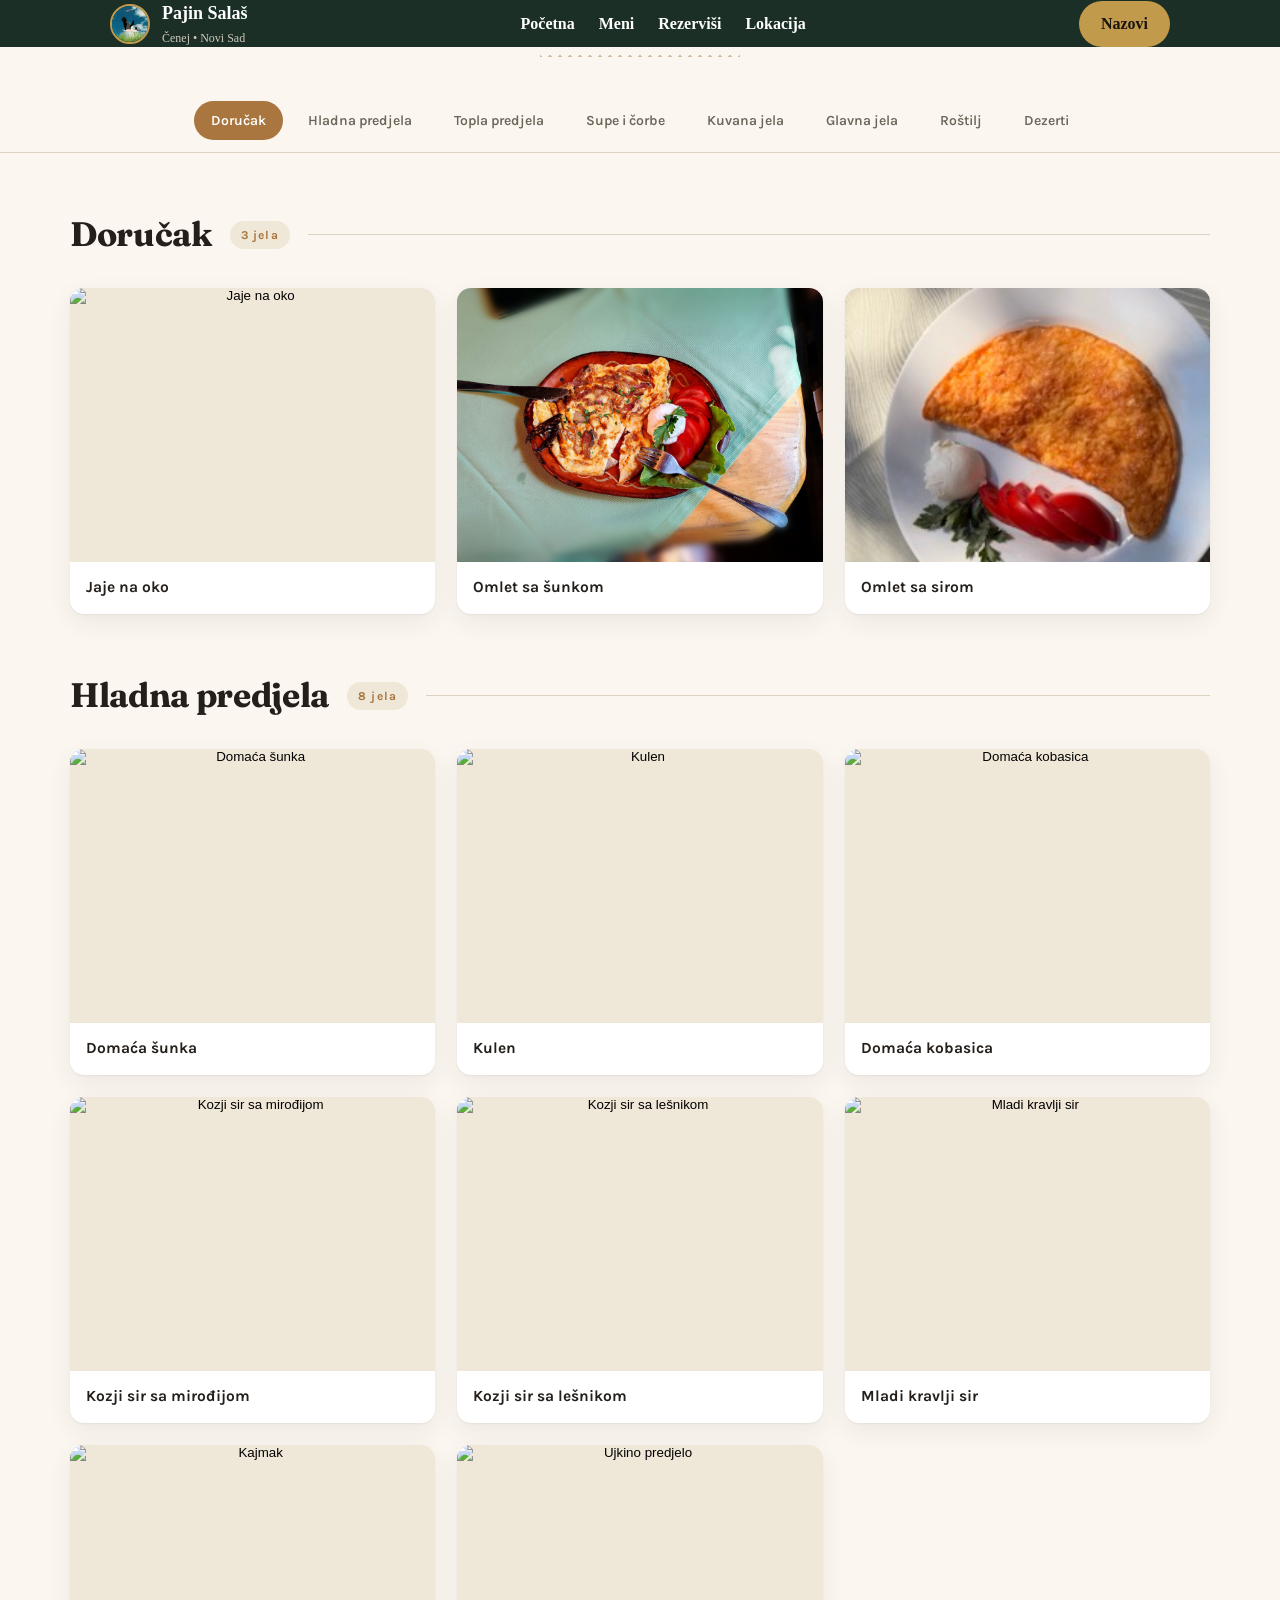
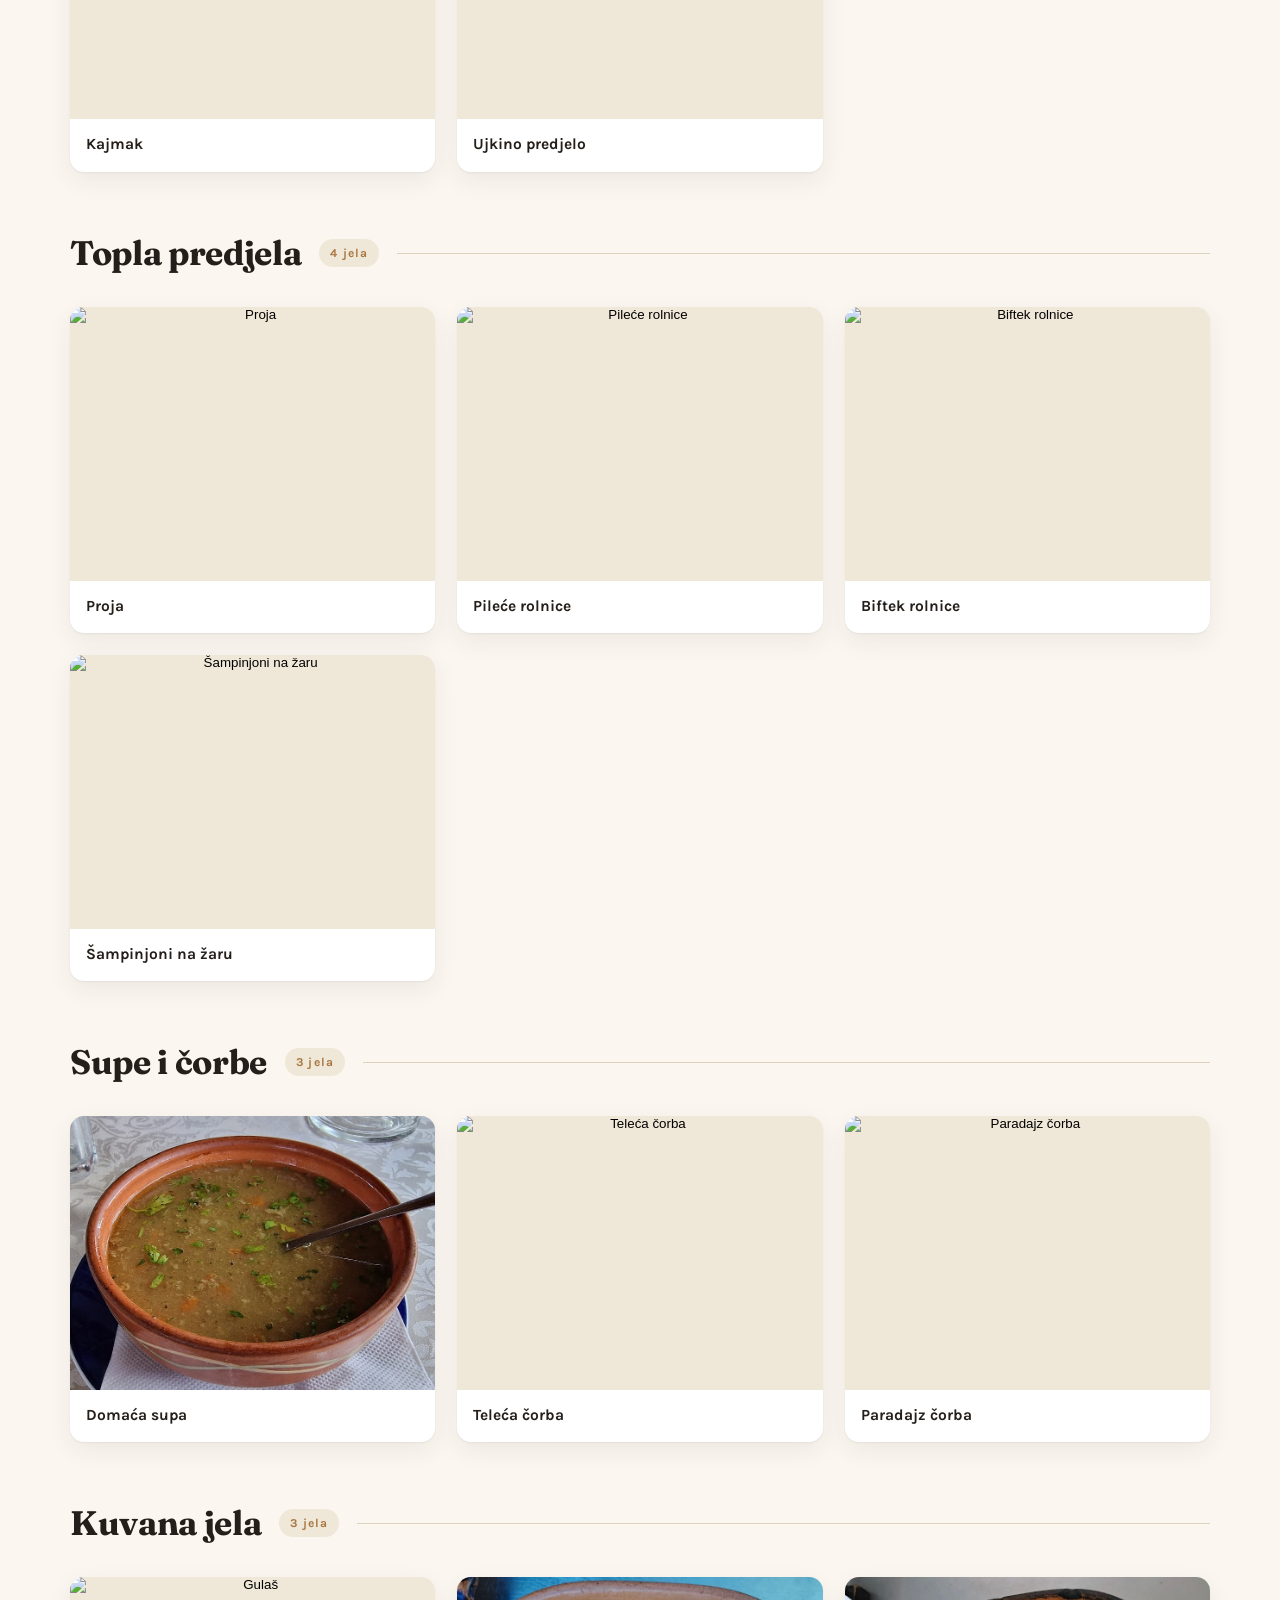
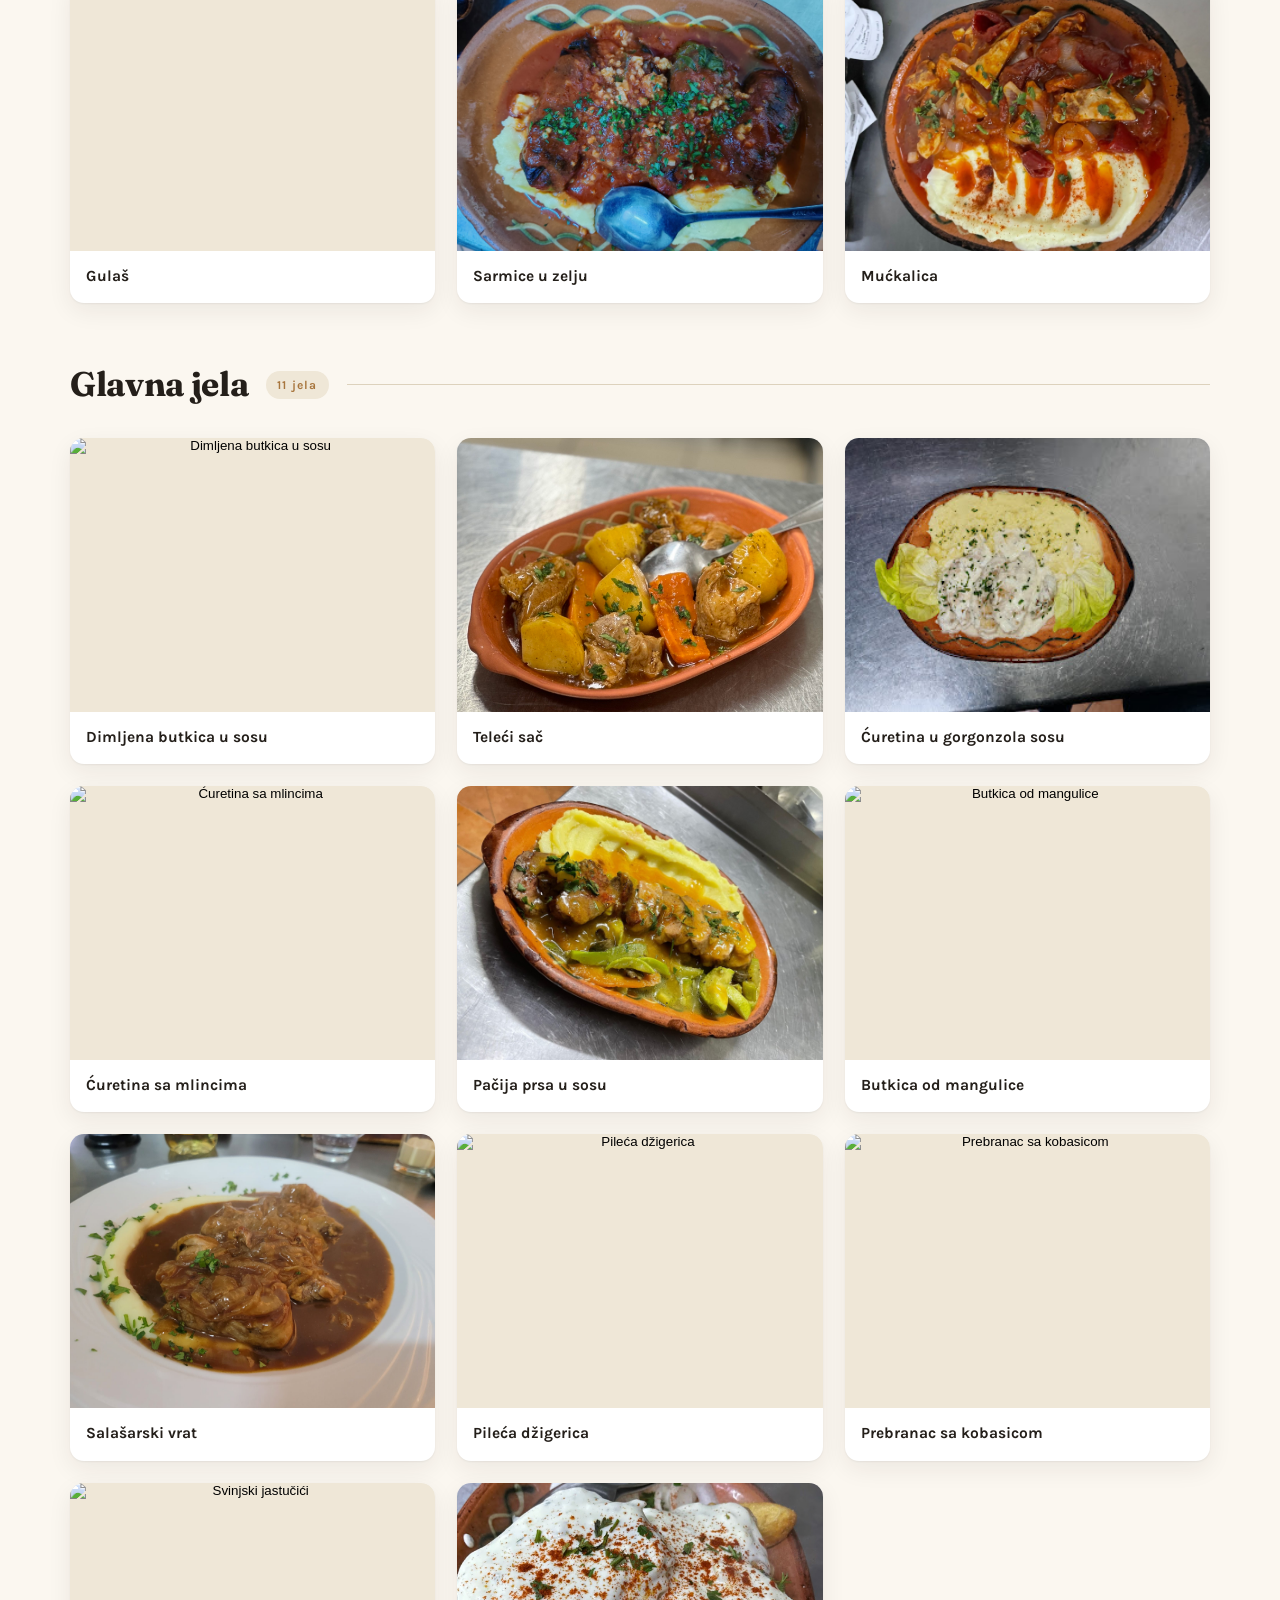
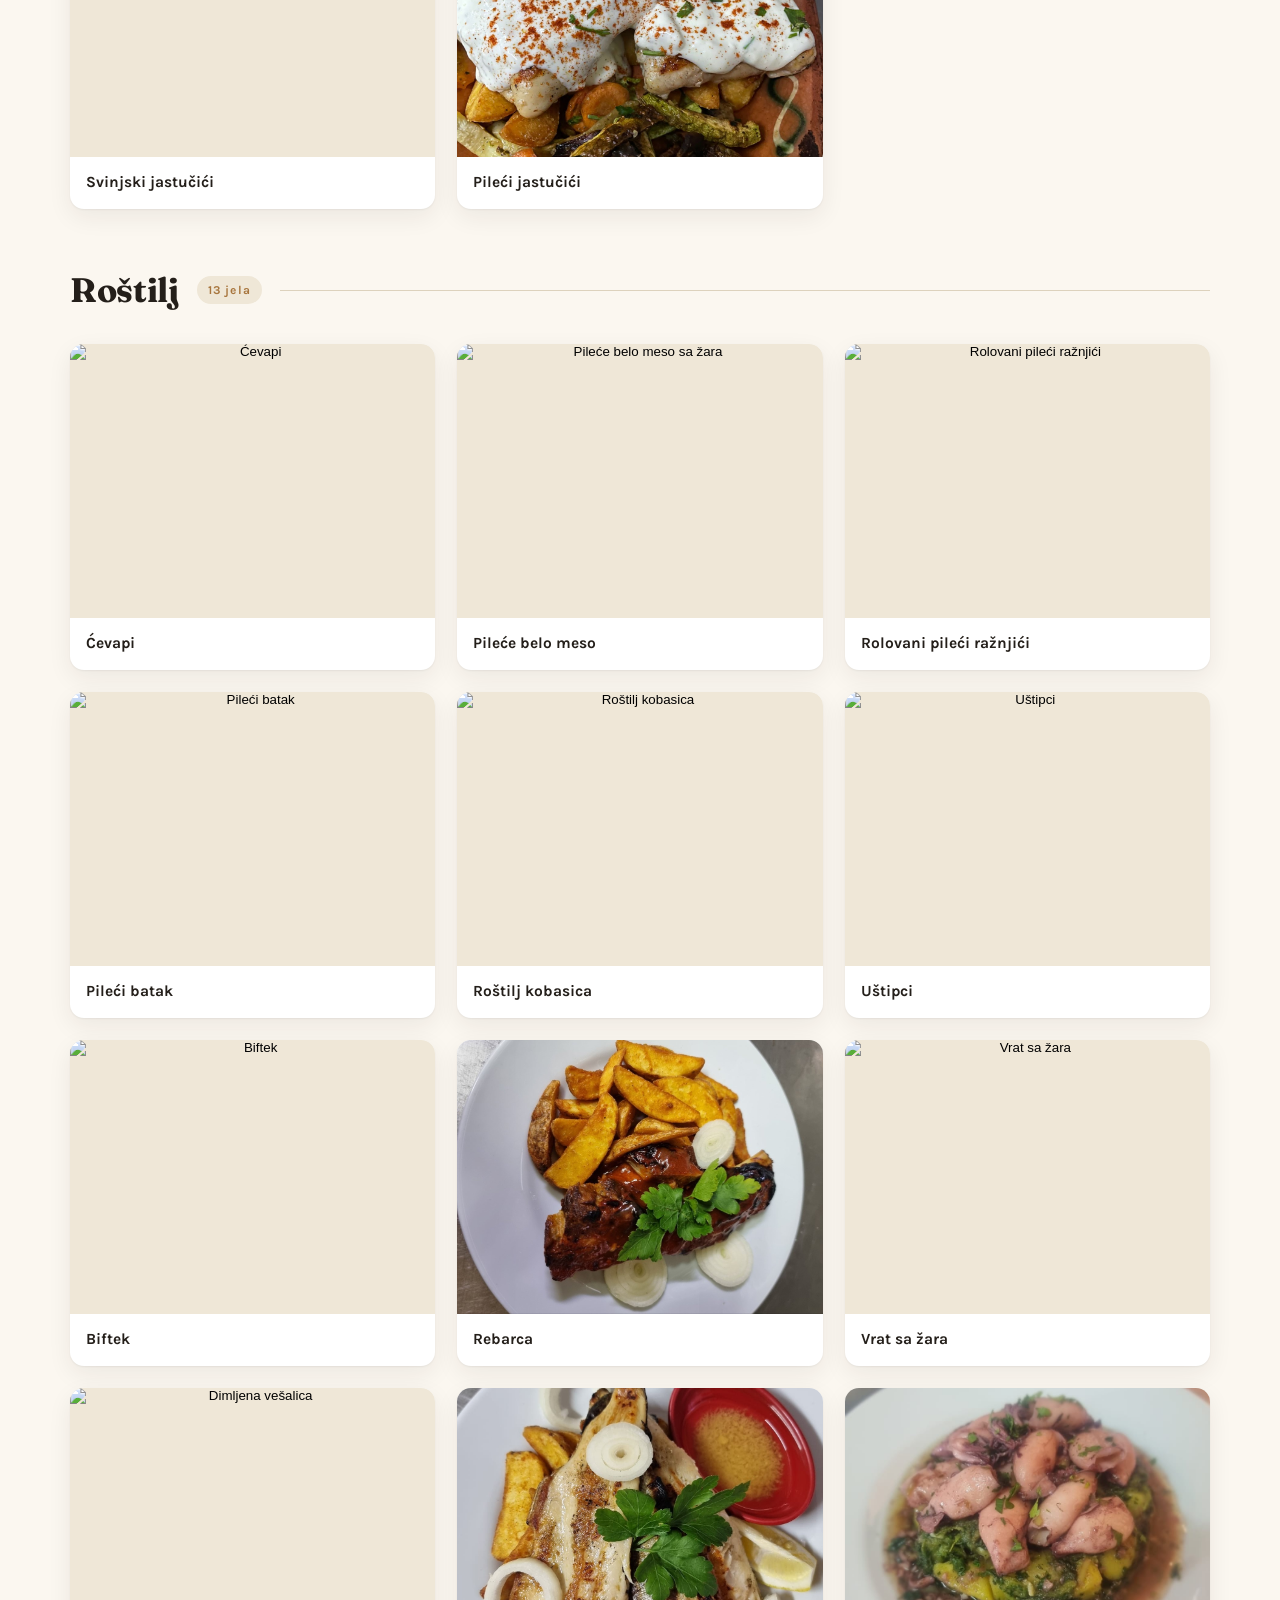
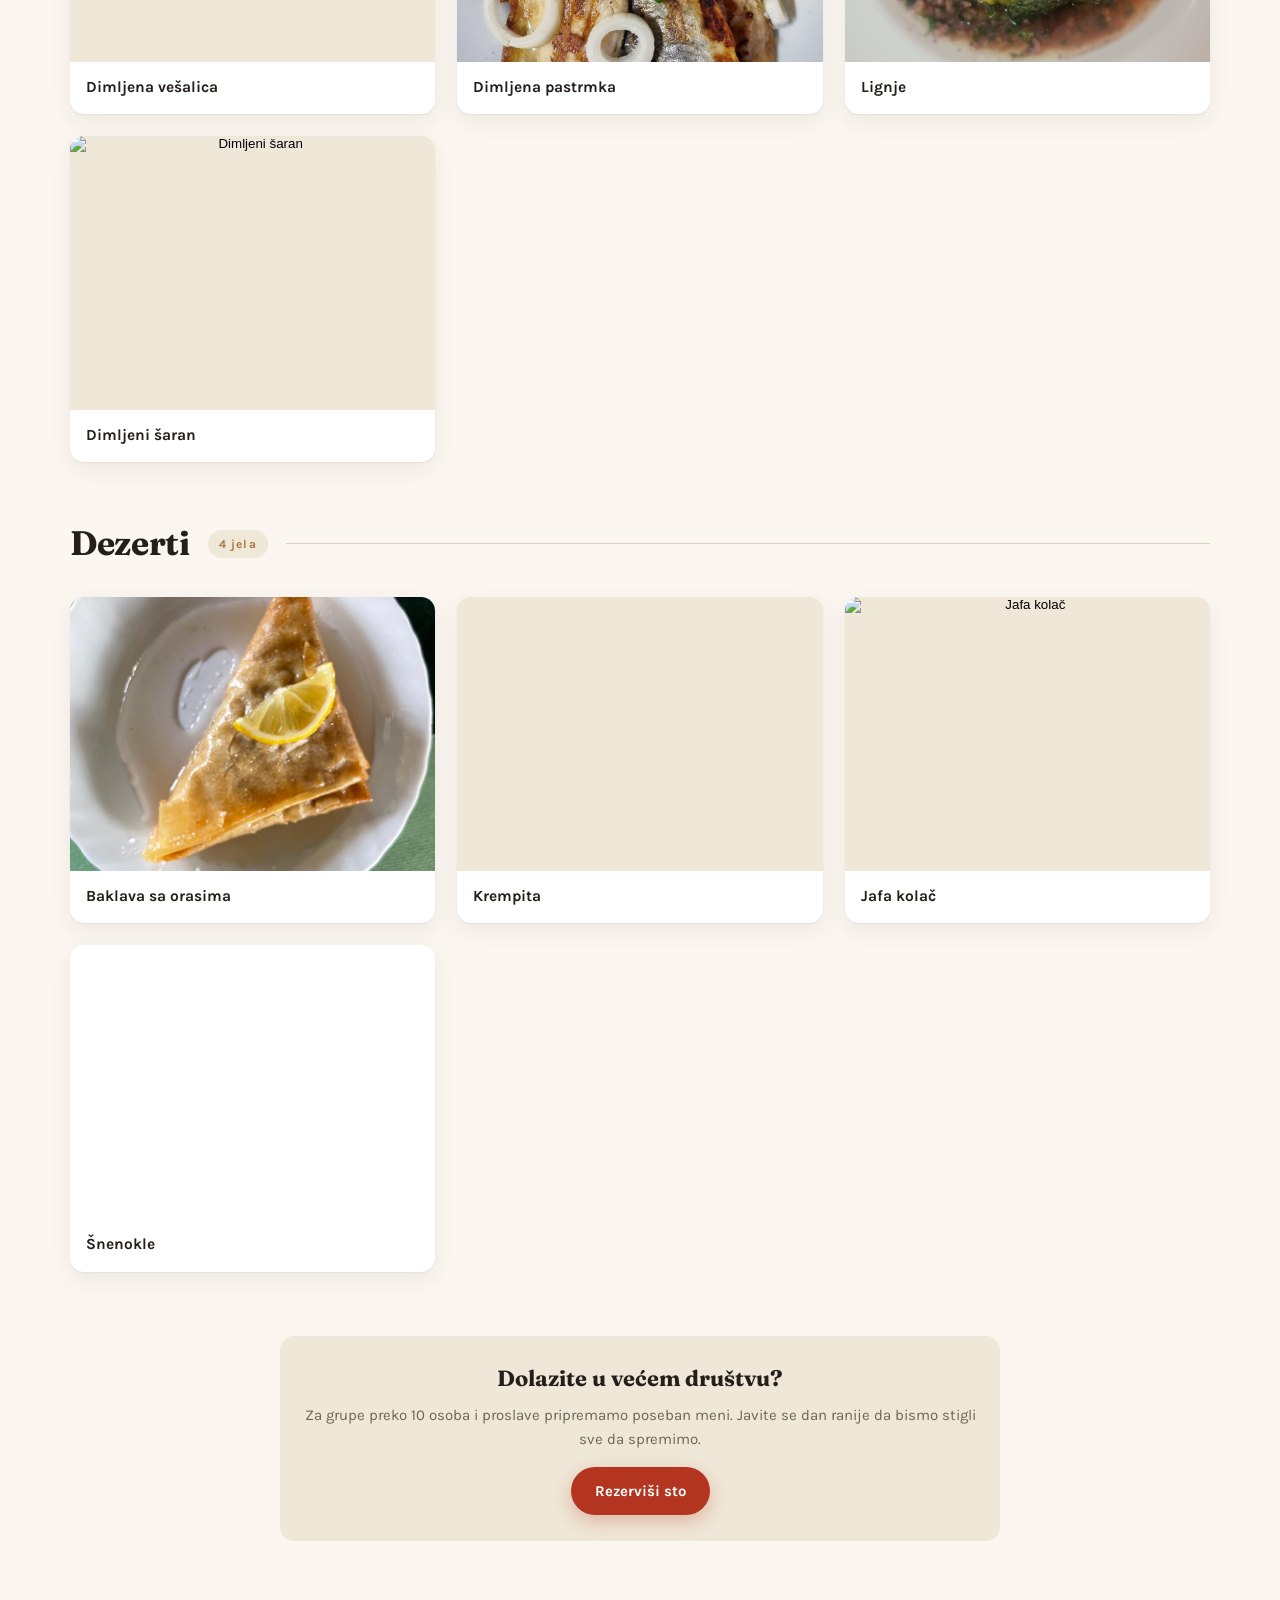
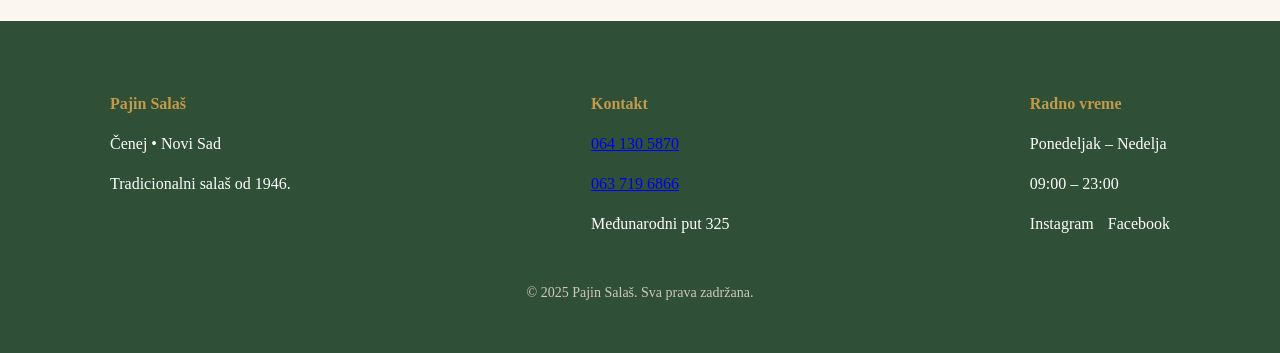
==== commit 4f596a4e: "Update image source for Pileći batak dish" ====
--- a/meni.html
+++ b/meni.html
@@ -853,7 +853,7 @@
 
           <article class="dish">
             <button class="dish__media" type="button" data-name="Pileći batak">
-              <img src="hrana/pileci-batak.jpg" alt="Pileći batak" loading="lazy" decoding="async" width="800" height="600">
+              <img src="pilecibatak.jpeg" alt="Pileći batak" loading="lazy" decoding="async" width="800" height="600">
             </button>
             <div class="dish__body">
               <h3 class="dish__name">Pileći batak</h3>
